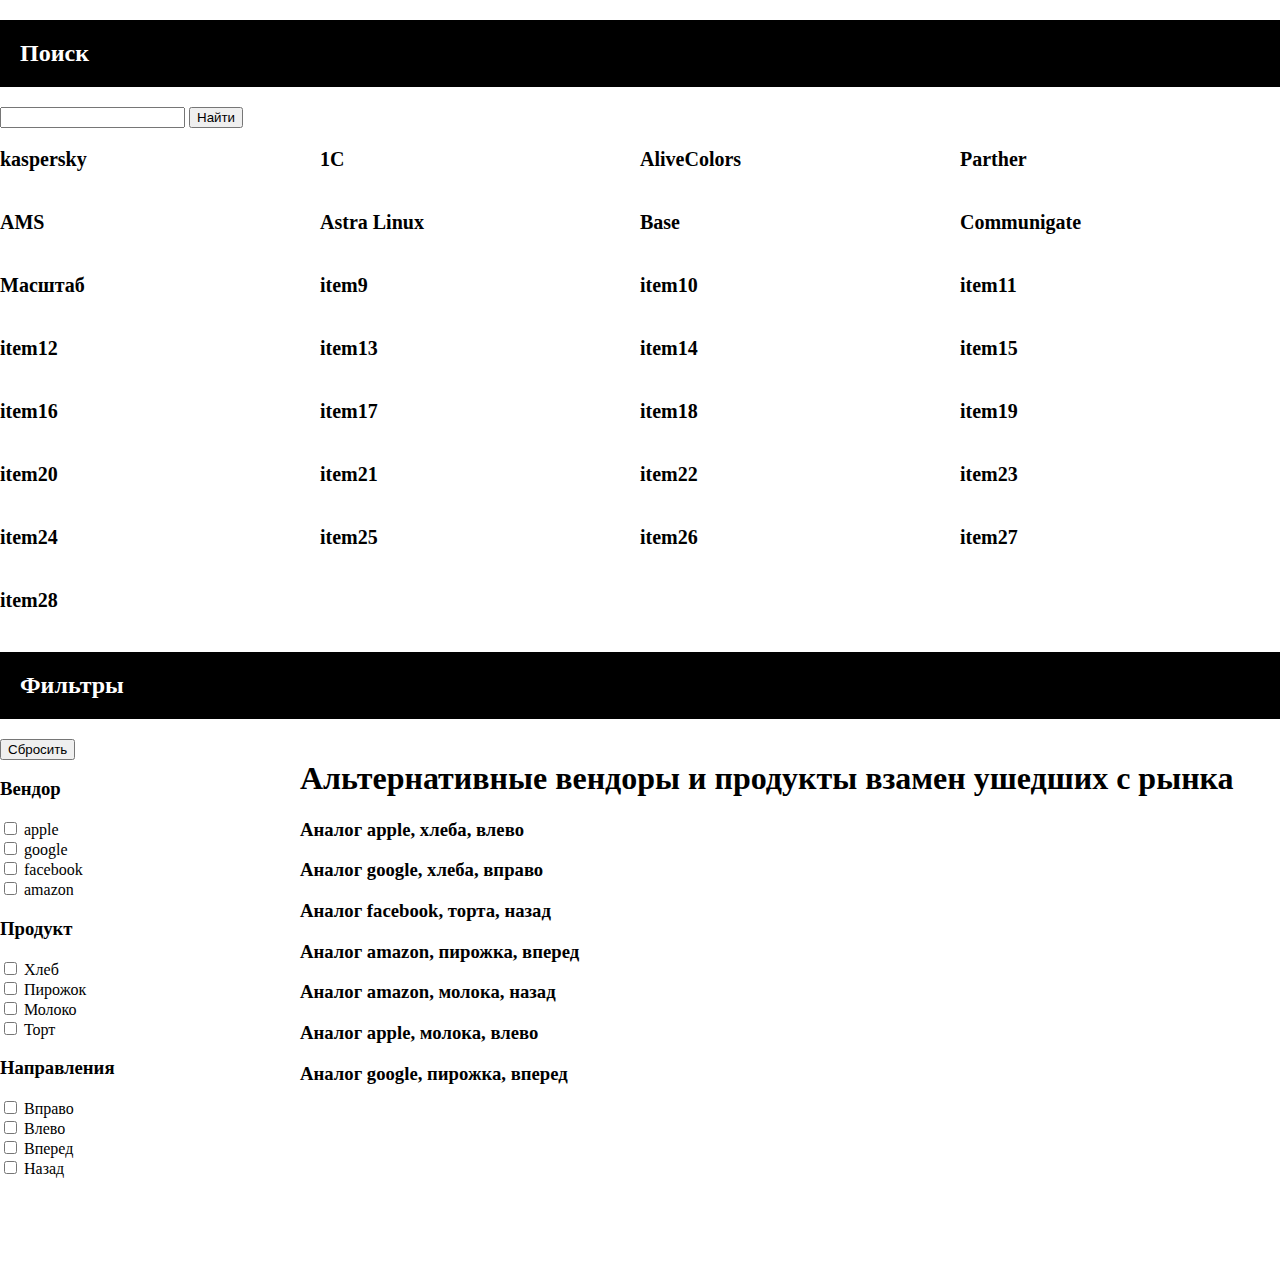
==== index.html @ 5dca8e99 "Initial commit" ====
<!doctype html>
<html lang="ru">
<head>
    <meta charset="UTF-8">
    <meta name="viewport"
          content="width=device-width, user-scalable=no, initial-scale=1.0, maximum-scale=1.0, minimum-scale=1.0">
    <meta http-equiv="X-UA-Compatible" content="ie=edge">
    <script defer src="https://code.jquery.com/jquery-3.6.0.min.js"></script>
    <script defer src="main.js"></script>
    <title>Document</title>
</head>
<body>

<style>
    body {
        margin: 0;
        padding: 0;
        margin-bottom: 100px;
    }
    .items {
        display: grid;
        flex-wrap: wrap;
        grid-template-columns: 1fr 1fr 1fr 1fr;
    }
    .item {
        max-width: 150px;
        font-size: 20px;
        font-weight: 600;
    }
    h2 {
        padding: 20px;
        background: black;
        color: white;
    }
    .filter {
        display: grid;
        grid-template-columns: 300px 1fr;
    }
    .body {
        display: flex;
        flex-direction: column;
    }
</style>

<div>
    <h2>Поиск</h2>
    <input class="input" type="text">
    <button class="btn" type="button">Найти</button>

    <div class="items"></div>

    <h2>Фильтры</h2>

    <div class="filter">
        <div class="left">
            <form>
                <button class="btn-reset" type="reset">Сбросить</button>
                <div class="widget vendors">
                    <h3 class="title">Вендор</h3>
                    <div class="body">
                        <label>
                            <input data-group="vendor" data-param="apple" id="vendor1" type="checkbox">
                            <span>apple</span>
                        </label>
                        <label>
                            <input data-group="vendor" data-param="google" type="checkbox">
                            <span>google</span>
                        </label>
                        <label>
                            <input data-group="vendor" data-param="facebook" type="checkbox">
                            <span>facebook</span>
                        </label>
                        <label>
                            <input data-group="vendor" data-param="amazon" type="checkbox">
                            <span>amazon</span>
                        </label>
                    </div>
                </div>
                <div class="widget products">
                    <h3 class="title">Продукт</h3>
                    <div class="body">
                        <label>
                            <input data-group="product" data-param="bread" type="checkbox">
                            <span>Хлеб</span>
                        </label>
                        <label>
                            <input data-group="product" data-param="pie" type="checkbox">
                            <span>Пирожок</span>
                        </label>
                        <label>
                            <input data-group="product" data-param="milk" type="checkbox">
                            <span>Молоко</span>
                        </label>
                        <label>
                            <input data-group="product" data-param="cake" type="checkbox">
                            <span>Торт</span>
                        </label>
                    </div>
                </div>
                <div class="widget directions">
                    <h3 class="title">Направления</h3>
                    <div class="body">
                        <label>
                            <input data-group="direction" data-param="right" type="checkbox">
                            <span>Вправо</span>
                        </label>
                        <label>
                            <input data-group="direction" data-param="left" type="checkbox">
                            <span>Влево</span>
                        </label>
                        <label>
                            <input data-group="direction" data-param="forward" type="checkbox">
                            <span>Вперед</span>
                        </label>
                        <label>
                            <input data-group="direction" data-param="back" type="checkbox">
                            <span>Назад</span>
                        </label>
                    </div>
                </div>
            </form>
        </div>
        <div class="right">
            <h1>Альтернативные вендоры и продукты взамен ушедших с рынка</h1>
            <h3 class="list-item apple bread left">Аналог apple, хлеба, влево</h3>
            <h3 class="list-item google bread right">Аналог google, хлеба, вправо</h3>
            <h3 class="list-item facebook cake back">Аналог facebook, торта, назад</h3>
            <h3 class="list-item amazon pie forward">Аналог amazon, пирожка, вперед</h3>
            <h3 class="list-item amazon milk back">Аналог amazon, молока, назад</h3>
            <h3 class="list-item apple milk left">Аналог apple, молока, влево</h3>
            <h3 class="list-item google pie forward">Аналог google, пирожка, вперед</h3>
        </div>
    </div>
</div>

<!--<script>-->
<!--    const array = [-->
<!--        'kaspersky', '1C', 'AliveColors', 'Parther', 'AMS', 'Astra Linux', 'Base', 'Communigate', 'Масштаб', 'item9', 'item10', 'item11', 'item12', 'item13', 'item14', 'item15', 'item16', 'item17', 'item18', 'item19', 'item20', 'item21', 'item22', 'item23', 'item24', 'item25', 'item26', 'item27', 'item28',-->
<!--    ];-->

<!--    const btn = $('.btn');-->

<!--    let value = new RegExp($('.input').val())-->

<!--    $(array).each(function (i, e) {-->

<!--        if (value.test(e)) {-->
<!--            $('.items').append('<p class="item">' + e + '</p>')-->
<!--        }-->
<!--    })-->

<!--    btn.on('click', function () {-->

<!--        let value = new RegExp($('.input').val())-->

<!--        $('.item').remove()-->

<!--        $(array).each(function (i, e) {-->

<!--            if (value.test(e)) {-->
<!--                $('.items').append('<p class="item">' + e + '</p>')-->
<!--            }-->
<!--        })-->
<!--    })-->

<!--    /* // Поиск */-->

<!--    /* Фильтр */-->

<!--    let bigString = '';-->

<!--    $('input').on('change', function () {-->

<!--        $('input').each(function (ind, elem) {-->
<!--            if ($(elem).is(':checked')) {-->
<!--                bigString += '.' + $(elem).data('param')-->
<!--            }-->
<!--        })-->

<!--        $('.list-item').hide()-->
<!--        $(bigString).show()-->

<!--        bigString = '';-->
<!--    })-->

<!--    $('.btn-reset').on('click', function () {-->
<!--        $('.list-item').show()-->
<!--    })-->
<!--</script>-->

</body>
</html>
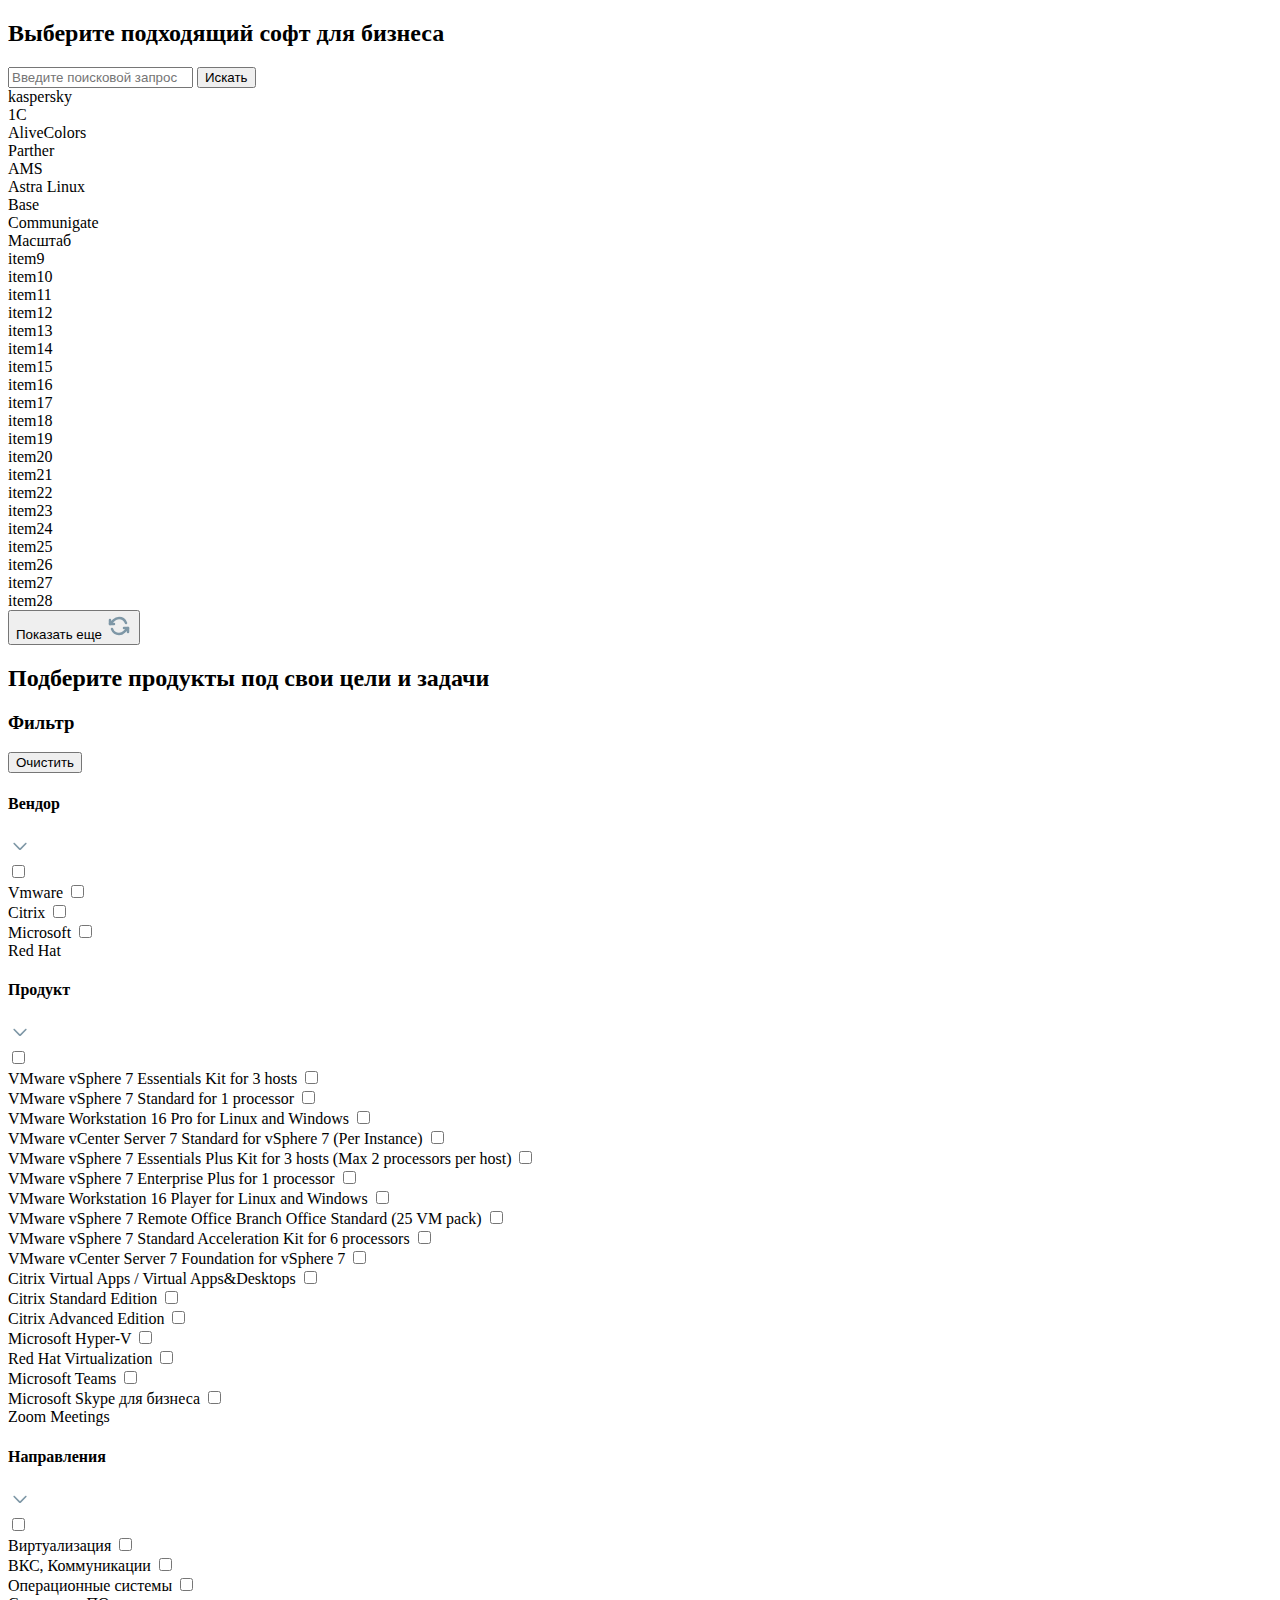
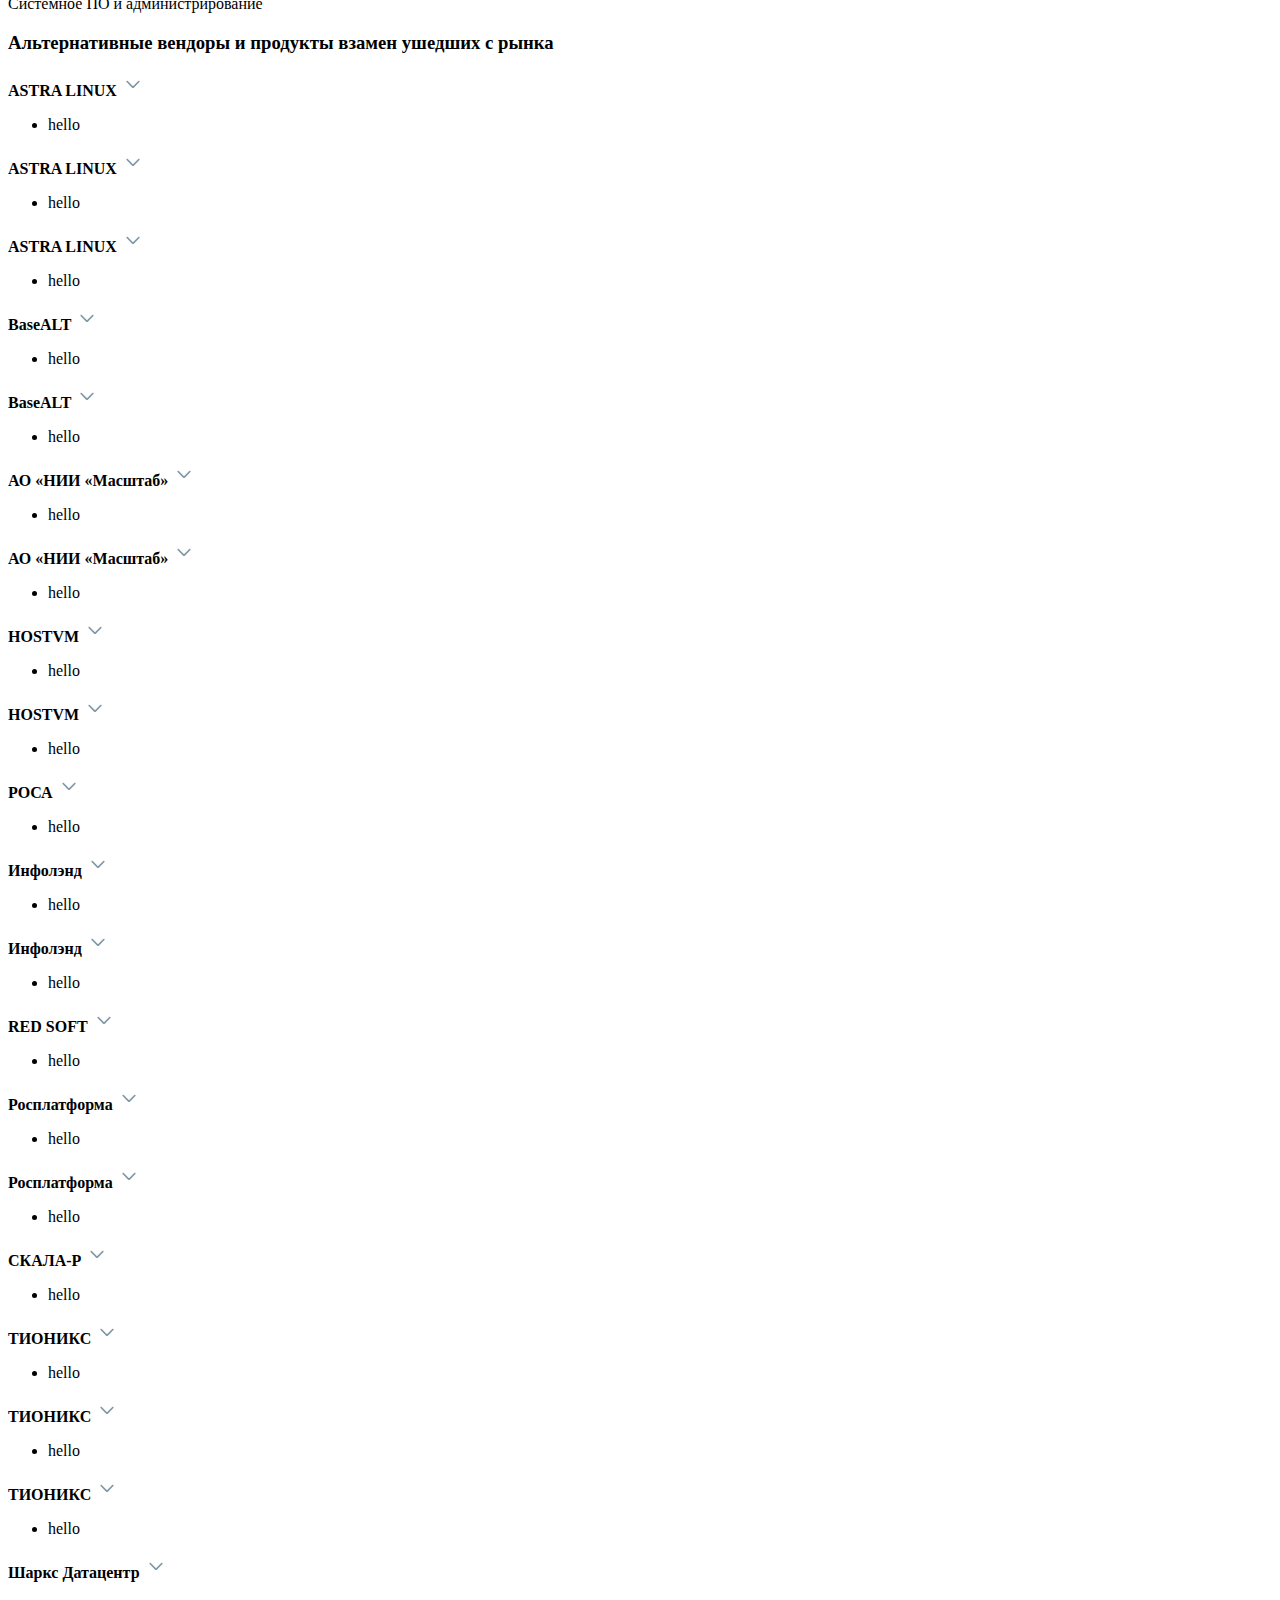
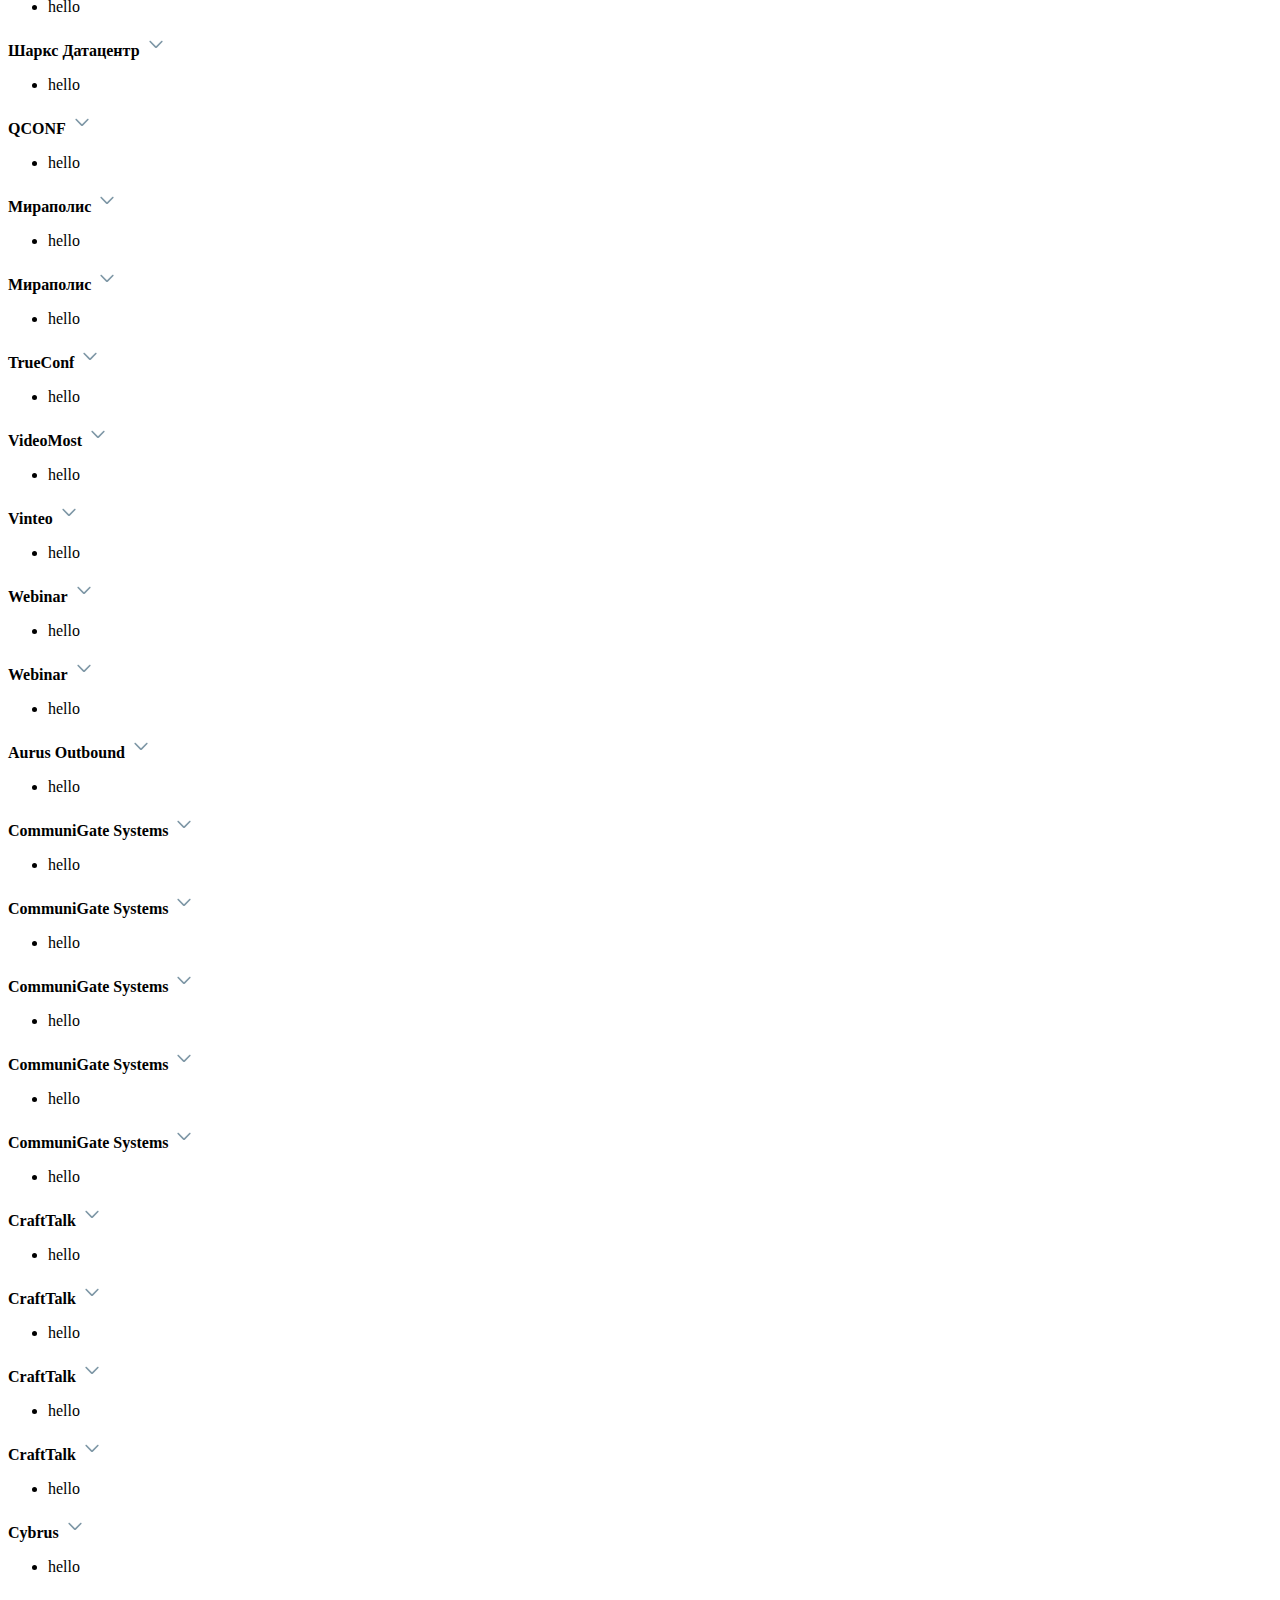
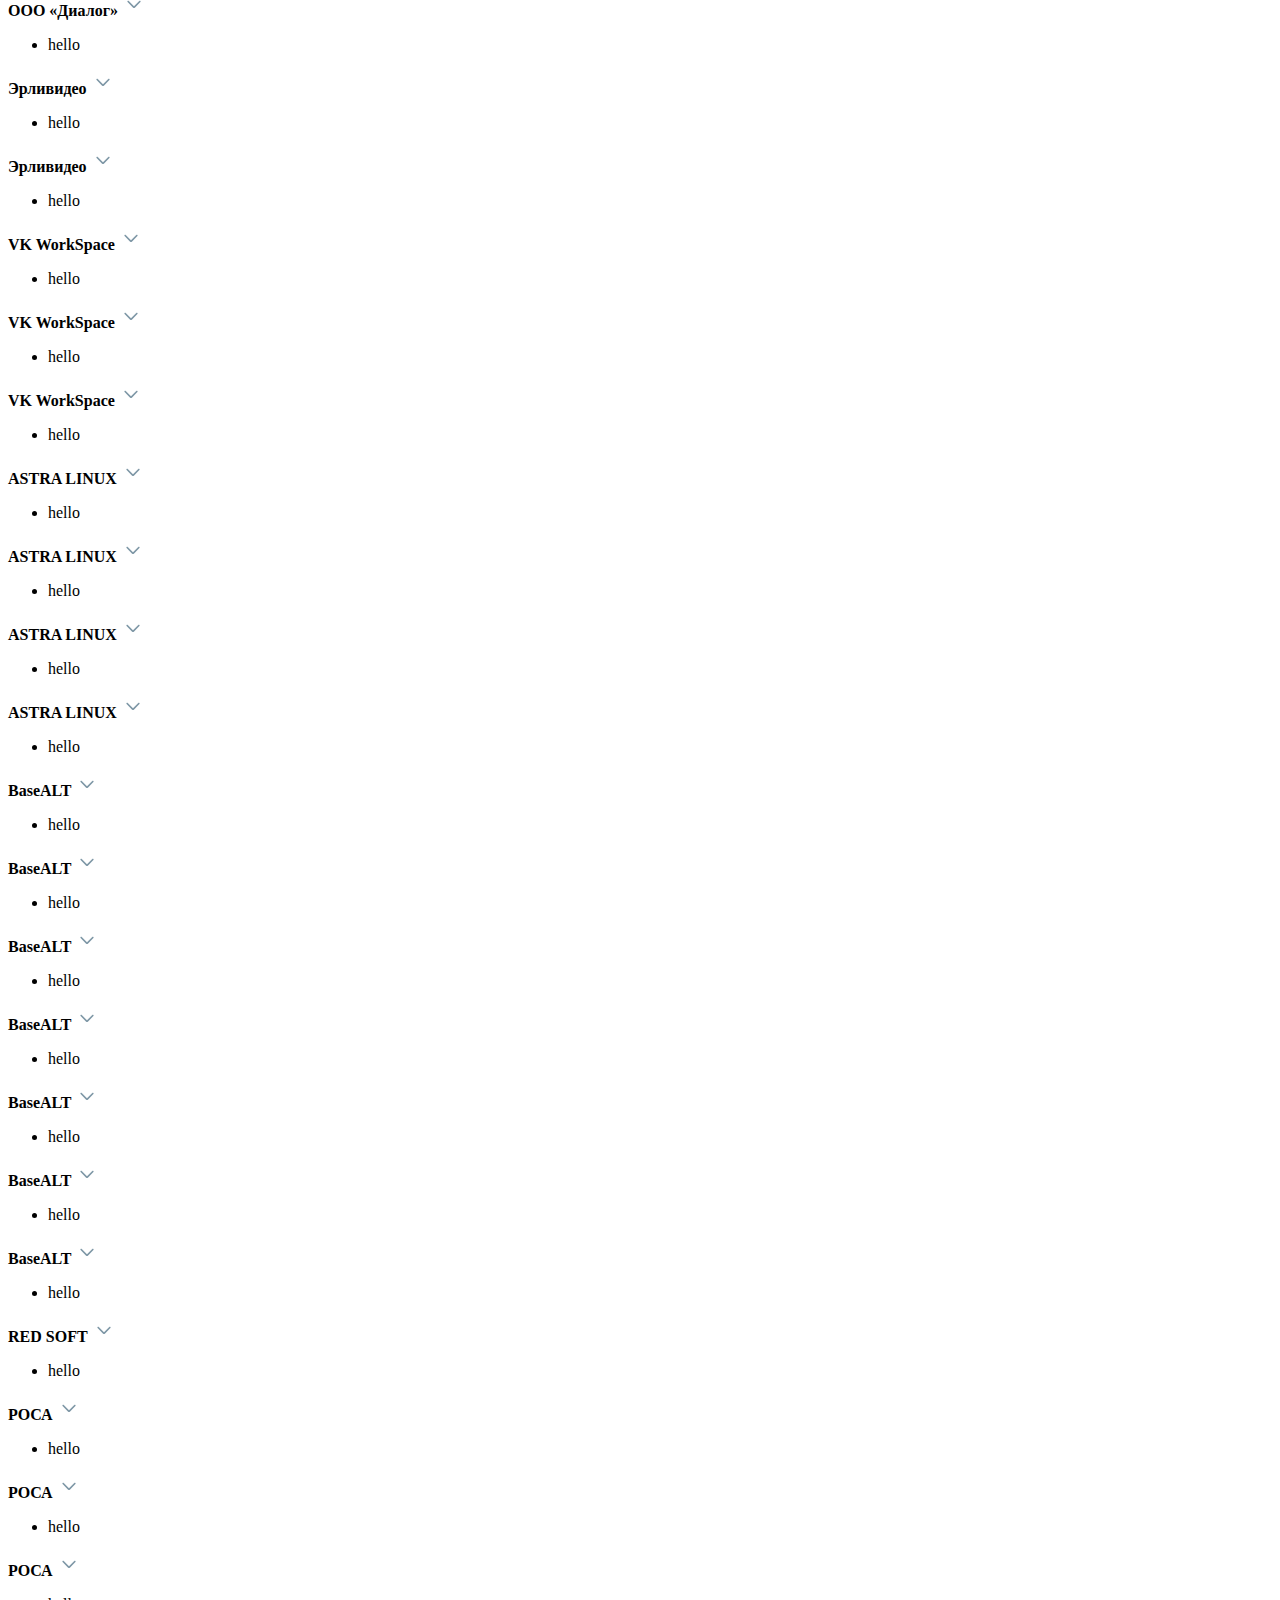
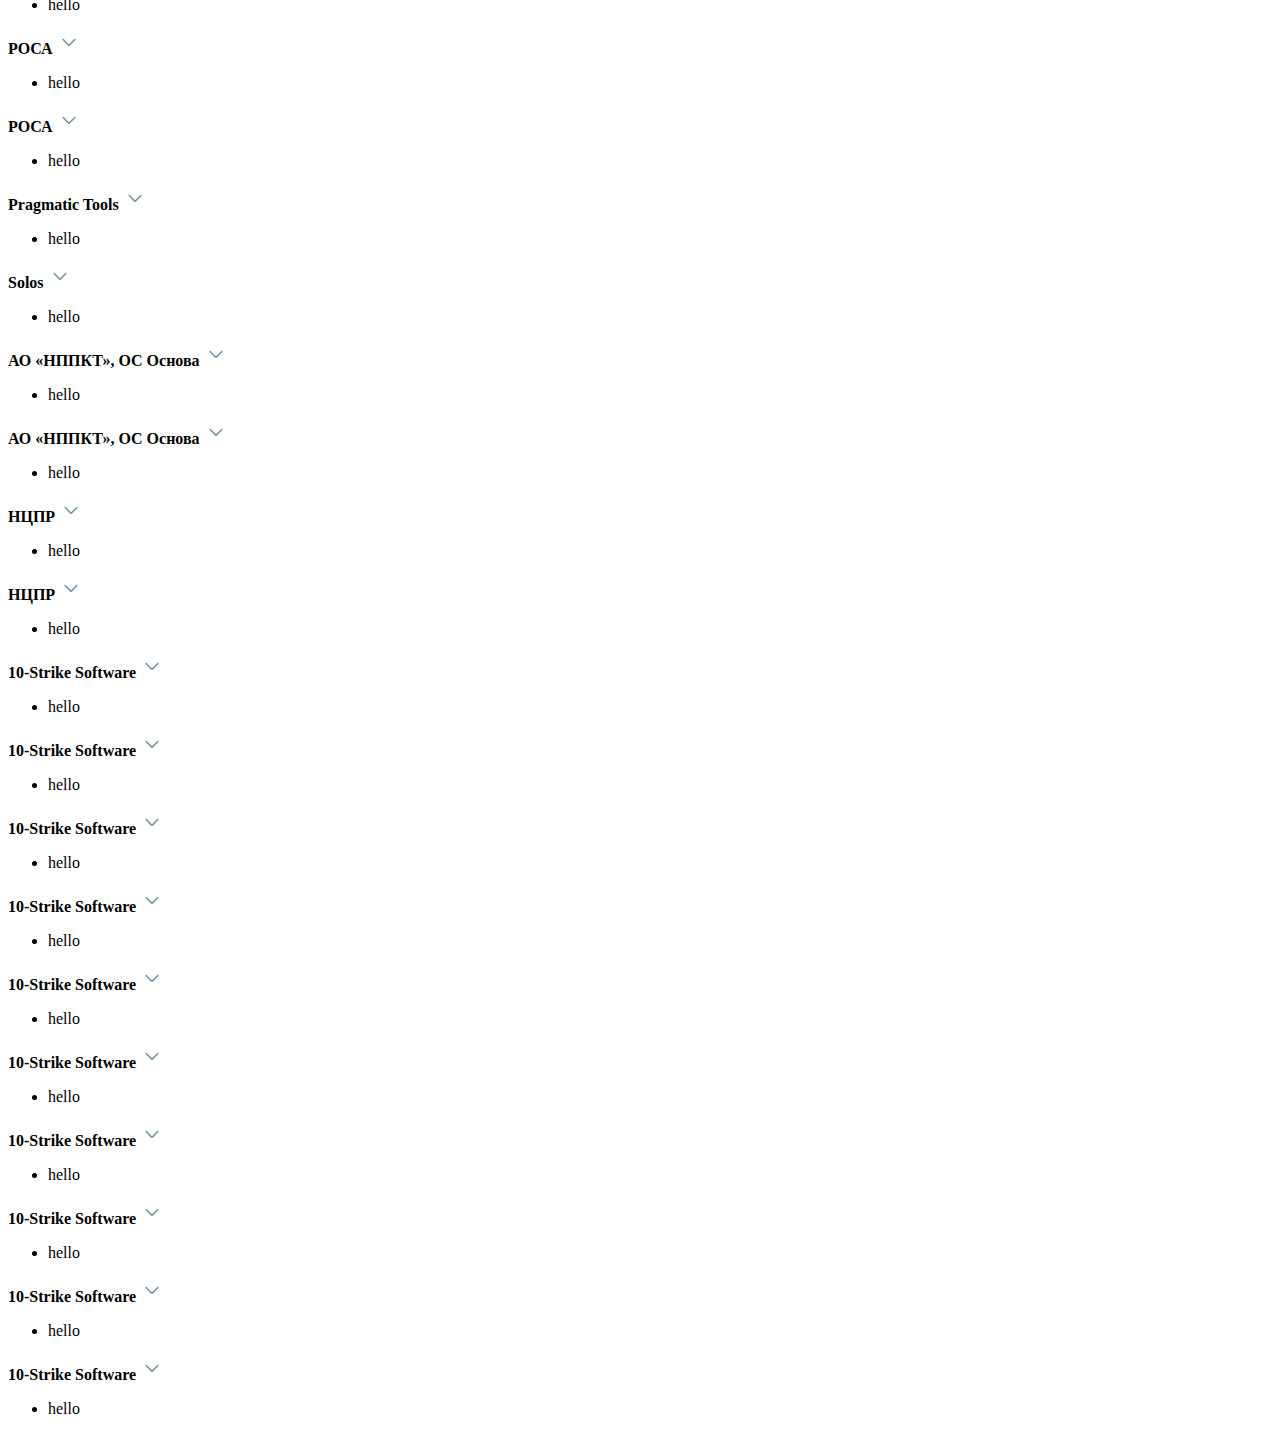
==== commit b29dddfe: "test version" ====
--- a/index.html
+++ b/index.html
@@ -5,188 +5,287 @@
     <meta name="viewport"
           content="width=device-width, user-scalable=no, initial-scale=1.0, maximum-scale=1.0, minimum-scale=1.0">
     <meta http-equiv="X-UA-Compatible" content="ie=edge">
+    <link rel="stylesheet" href="main.css">
     <script defer src="https://code.jquery.com/jquery-3.6.0.min.js"></script>
+    <script defer src="object.js"></script>
     <script defer src="main.js"></script>
     <title>Document</title>
 </head>
 <body>
 
-<style>
-    body {
-        margin: 0;
-        padding: 0;
-        margin-bottom: 100px;
-    }
-    .items {
-        display: grid;
-        flex-wrap: wrap;
-        grid-template-columns: 1fr 1fr 1fr 1fr;
-    }
-    .item {
-        max-width: 150px;
-        font-size: 20px;
-        font-weight: 600;
-    }
-    h2 {
-        padding: 20px;
-        background: black;
-        color: white;
-    }
-    .filter {
-        display: grid;
-        grid-template-columns: 300px 1fr;
-    }
-    .body {
-        display: flex;
-        flex-direction: column;
-    }
-</style>
-
-<div>
-    <h2>Поиск</h2>
-    <input class="input" type="text">
-    <button class="btn" type="button">Найти</button>
-
-    <div class="items"></div>
-
-    <h2>Фильтры</h2>
-
-    <div class="filter">
-        <div class="left">
-            <form>
-                <button class="btn-reset" type="reset">Сбросить</button>
-                <div class="widget vendors">
-                    <h3 class="title">Вендор</h3>
-                    <div class="body">
-                        <label>
-                            <input data-group="vendor" data-param="apple" id="vendor1" type="checkbox">
-                            <span>apple</span>
-                        </label>
-                        <label>
-                            <input data-group="vendor" data-param="google" type="checkbox">
-                            <span>google</span>
-                        </label>
-                        <label>
-                            <input data-group="vendor" data-param="facebook" type="checkbox">
-                            <span>facebook</span>
-                        </label>
-                        <label>
-                            <input data-group="vendor" data-param="amazon" type="checkbox">
-                            <span>amazon</span>
-                        </label>
-                    </div>
-                </div>
-                <div class="widget products">
-                    <h3 class="title">Продукт</h3>
-                    <div class="body">
-                        <label>
-                            <input data-group="product" data-param="bread" type="checkbox">
-                            <span>Хлеб</span>
-                        </label>
-                        <label>
-                            <input data-group="product" data-param="pie" type="checkbox">
-                            <span>Пирожок</span>
-                        </label>
-                        <label>
-                            <input data-group="product" data-param="milk" type="checkbox">
-                            <span>Молоко</span>
-                        </label>
-                        <label>
-                            <input data-group="product" data-param="cake" type="checkbox">
-                            <span>Торт</span>
-                        </label>
-                    </div>
-                </div>
-                <div class="widget directions">
-                    <h3 class="title">Направления</h3>
-                    <div class="body">
-                        <label>
-                            <input data-group="direction" data-param="right" type="checkbox">
-                            <span>Вправо</span>
-                        </label>
-                        <label>
-                            <input data-group="direction" data-param="left" type="checkbox">
-                            <span>Влево</span>
-                        </label>
-                        <label>
-                            <input data-group="direction" data-param="forward" type="checkbox">
-                            <span>Вперед</span>
-                        </label>
-                        <label>
-                            <input data-group="direction" data-param="back" type="checkbox">
-                            <span>Назад</span>
-                        </label>
-                    </div>
-                </div>
-            </form>
-        </div>
-        <div class="right">
-            <h1>Альтернативные вендоры и продукты взамен ушедших с рынка</h1>
-            <h3 class="list-item apple bread left">Аналог apple, хлеба, влево</h3>
-            <h3 class="list-item google bread right">Аналог google, хлеба, вправо</h3>
-            <h3 class="list-item facebook cake back">Аналог facebook, торта, назад</h3>
-            <h3 class="list-item amazon pie forward">Аналог amazon, пирожка, вперед</h3>
-            <h3 class="list-item amazon milk back">Аналог amazon, молока, назад</h3>
-            <h3 class="list-item apple milk left">Аналог apple, молока, влево</h3>
-            <h3 class="list-item google pie forward">Аналог google, пирожка, вперед</h3>
-        </div>
+<div class="search-section">
+    <div class="search">
+        <h2>Выберите подходящий софт для бизнеса</h2>
+
+        <div class="search__box">
+            <input class="search__input" type="text" placeholder="Введите поисковой запрос">
+            <button class="search__btn" type="button">Искать</button>
+        </div>
+
+        <div class="items">
+<!--            <div class="item">-->
+
+<!--            </div>-->
+        </div>
+        <button class="show-more">
+            <span>Показать еще</span>
+            <svg width="26" height="26" viewBox="0 0 26 26" fill="none" xmlns="http://www.w3.org/2000/svg">
+                <path d="M3.99637 10.9992L7.85097 7.1446C9.2264 5.76913 11.092 4.99649 13.0371 4.9967V4.9967C16.0357 4.99692 18.7322 6.82254 19.846 9.60662L20.003 9.99879"
+                      stroke="#7E97A6" stroke-width="2.5" stroke-linecap="round" stroke-linejoin="round"/>
+                <path d="M7.99803 10.9991H3.99637V6.99744" stroke="#7E97A6" stroke-width="2.5" stroke-linecap="round"
+                      stroke-linejoin="round"/>
+                <path d="M22.004 15.0009L18.1494 18.8555C16.774 20.2309 14.9084 21.0036 12.9632 21.0034V21.0034C9.96461 21.0031 7.26817 19.1775 6.15438 16.3934L5.99731 16.0013"
+                      stroke="#7E97A6" stroke-width="2.5" stroke-linecap="round" stroke-linejoin="round"/>
+                <path d="M18.0022 15.0009H22.0039V19.0025" stroke="#7E97A6" stroke-width="2.5" stroke-linecap="round"
+                      stroke-linejoin="round"/>
+            </svg>
+        </button>
     </div>
 </div>
 
-<!--<script>-->
-<!--    const array = [-->
-<!--        'kaspersky', '1C', 'AliveColors', 'Parther', 'AMS', 'Astra Linux', 'Base', 'Communigate', 'Масштаб', 'item9', 'item10', 'item11', 'item12', 'item13', 'item14', 'item15', 'item16', 'item17', 'item18', 'item19', 'item20', 'item21', 'item22', 'item23', 'item24', 'item25', 'item26', 'item27', 'item28',-->
-<!--    ];-->
-
-<!--    const btn = $('.btn');-->
-
-<!--    let value = new RegExp($('.input').val())-->
-
-<!--    $(array).each(function (i, e) {-->
-
-<!--        if (value.test(e)) {-->
-<!--            $('.items').append('<p class="item">' + e + '</p>')-->
-<!--        }-->
-<!--    })-->
-
-<!--    btn.on('click', function () {-->
-
-<!--        let value = new RegExp($('.input').val())-->
-
-<!--        $('.item').remove()-->
-
-<!--        $(array).each(function (i, e) {-->
-
-<!--            if (value.test(e)) {-->
-<!--                $('.items').append('<p class="item">' + e + '</p>')-->
-<!--            }-->
-<!--        })-->
-<!--    })-->
-
-<!--    /* // Поиск */-->
-
-<!--    /* Фильтр */-->
-
-<!--    let bigString = '';-->
-
-<!--    $('input').on('change', function () {-->
-
-<!--        $('input').each(function (ind, elem) {-->
-<!--            if ($(elem).is(':checked')) {-->
-<!--                bigString += '.' + $(elem).data('param')-->
-<!--            }-->
-<!--        })-->
-
-<!--        $('.list-item').hide()-->
-<!--        $(bigString).show()-->
-
-<!--        bigString = '';-->
-<!--    })-->
-
-<!--    $('.btn-reset').on('click', function () {-->
-<!--        $('.list-item').show()-->
-<!--    })-->
-<!--</script>-->
+<div class="filter">
+    <h2>Подберите продукты под свои цели и задачи</h2>
+    <div class="filter__body">
+        <div class="filter__left">
+            <form class="form">
+                <div class="form__title">
+                    <h3>Фильтр</h3>
+                    <button class="btn-reset" type="reset">Очистить</button>
+                </div>
+                <div class="widget vendors">
+                    <div class="widget__title">
+                        <h4>Вендор</h4>
+                        <svg width="24" height="24" viewBox="0 0 24 24" fill="none" xmlns="http://www.w3.org/2000/svg">
+                            <path d="M12 14.1549L17.244 8.91081C17.5695 8.58537 18.0971 8.58537 18.4225 8.91081C18.748 9.23624 18.748 9.76388 18.4225 10.0893L12.8838 15.628C12.3957 16.1162 11.6042 16.1162 11.1161 15.628L5.57737 10.0893C5.25193 9.76388 5.25193 9.23624 5.57737 8.91081C5.90281 8.58537 6.43044 8.58537 6.75588 8.91081L12 14.1549Z"
+                                  fill="#7E97A6"/>
+                        </svg>
+                    </div>
+                    <div class="widget__body">
+                        <label>
+                            <input class="hidden-checkbox" data-group="Какого вендора заменяет" data-param="Vmware"
+                                   id="vendor1"
+                                   type="checkbox">
+                            <div class="checkbox"></div>
+                            <span>Vmware</span>
+                        </label>
+                        <label>
+                            <input class="hidden-checkbox" data-group="Какого вендора заменяет" data-param="Citrix"
+                                   type="checkbox">
+                            <div class="checkbox"></div>
+                            <span>Citrix</span>
+                        </label>
+                        <label>
+                            <input class="hidden-checkbox" data-group="Какого вендора заменяет" data-param="Microsoft"
+                                   type="checkbox">
+                            <div class="checkbox"></div>
+                            <span>Microsoft</span>
+                        </label>
+                        <label>
+                            <input class="hidden-checkbox" data-group="Какого вендора заменяет" data-param="Red Hat"
+                                   type="checkbox">
+                            <div class="checkbox"></div>
+                            <span>Red Hat</span>
+                        </label>
+                    </div>
+                </div>
+                <div class="widget products">
+                    <div class="widget__title">
+                        <h4>Продукт</h4>
+                        <svg width="24" height="24" viewBox="0 0 24 24" fill="none" xmlns="http://www.w3.org/2000/svg">
+                            <path d="M12 14.1549L17.244 8.91081C17.5695 8.58537 18.0971 8.58537 18.4225 8.91081C18.748 9.23624 18.748 9.76388 18.4225 10.0893L12.8838 15.628C12.3957 16.1162 11.6042 16.1162 11.1161 15.628L5.57737 10.0893C5.25193 9.76388 5.25193 9.23624 5.57737 8.91081C5.90281 8.58537 6.43044 8.58537 6.75588 8.91081L12 14.1549Z"
+                                  fill="#7E97A6"/>
+                        </svg>
+                    </div>
+                    <div class="widget__body">
+                        <label>
+                            <input class="hidden-checkbox" data-group="Какой продукт заменяем"
+                                   data-param="VMware vSphere 7 Essentials Kit for 3 hosts" type="checkbox">
+                            <div class="checkbox"></div>
+                            <span>VMware vSphere 7 Essentials Kit for 3 hosts</span>
+                        </label>
+                        <label>
+                            <input class="hidden-checkbox" data-group="Какой продукт заменяем"
+                                   data-param="VMware vSphere 7 Standard for 1 processor" type="checkbox">
+                            <div class="checkbox"></div>
+                            <span>VMware vSphere 7 Standard for 1 processor</span>
+                        </label>
+                        <label>
+                            <input class="hidden-checkbox" data-group="Какой продукт заменяем"
+                                   data-param="VMware Workstation 16 Pro for Linux and Windows" type="checkbox">
+                            <div class="checkbox"></div>
+                            <span>VMware Workstation 16 Pro for Linux and Windows</span>
+                        </label>
+                        <label>
+                            <input class="hidden-checkbox" data-group="Какой продукт заменяем"
+                                   data-param="VMware vCenter Server 7 Standard for vSphere 7 (Per Instance)"
+                                   type="checkbox">
+                            <div class="checkbox"></div>
+                            <span>VMware vCenter Server 7 Standard for vSphere 7 (Per Instance)</span>
+                        </label>
+                        <label>
+                            <input class="hidden-checkbox" data-group="Какой продукт заменяем"
+                                   data-param="VMware vSphere 7 Essentials Plus Kit for 3 hosts (Max 2 processors per host)"
+                                   type="checkbox">
+                            <div class="checkbox"></div>
+                            <span>VMware vSphere 7 Essentials Plus Kit for 3 hosts (Max 2 processors per host)</span>
+                        </label>
+                        <label>
+                            <input class="hidden-checkbox" data-group="Какой продукт заменяем"
+                                   data-param="VMware vSphere 7 Enterprise Plus for 1 processor" type="checkbox">
+                            <div class="checkbox"></div>
+                            <span>VMware vSphere 7 Enterprise Plus for 1 processor</span>
+                        </label>
+                        <label>
+                            <input class="hidden-checkbox" data-group="Какой продукт заменяем"
+                                   data-param="VMware Workstation 16 Player for Linux and Windows" type="checkbox">
+                            <div class="checkbox"></div>
+                            <span>VMware Workstation 16 Player for Linux and Windows</span>
+                        </label>
+                        <label>
+                            <input class="hidden-checkbox" data-group="Какой продукт заменяем"
+                                   data-param="VMware vSphere 7 Remote Office Branch Office Standard (25 VM pack)"
+                                   type="checkbox">
+                            <div class="checkbox"></div>
+                            <span>VMware vSphere 7 Remote Office Branch Office Standard (25 VM pack)</span>
+                        </label>
+                        <label>
+                            <input class="hidden-checkbox" data-group="Какой продукт заменяем"
+                                   data-param="VMware vSphere 7 Standard Acceleration Kit for 6 processors"
+                                   type="checkbox">
+                            <div class="checkbox"></div>
+                            <span>VMware vSphere 7 Standard Acceleration Kit for 6 processors</span>
+                        </label>
+                        <label>
+                            <input class="hidden-checkbox" data-group="Какой продукт заменяем"
+                                   data-param="VMware vCenter Server 7 Foundation for vSphere 7" type="checkbox">
+                            <div class="checkbox"></div>
+                            <span>VMware vCenter Server 7 Foundation for vSphere 7</span>
+                        </label>
+                        <label>
+                            <input class="hidden-checkbox" data-group="Какой продукт заменяем"
+                                   data-param="Citrix Virtual Apps / Virtual Apps&Desktops" type="checkbox">
+                            <div class="checkbox"></div>
+                            <span>Citrix Virtual Apps / Virtual Apps&Desktops</span>
+                        </label>
+                        <label>
+                            <input class="hidden-checkbox" data-group="Какой продукт заменяем" data-param="Citrix Standard Edition"
+                                   type="checkbox">
+                            <div class="checkbox"></div>
+                            <span>Citrix Standard Edition</span>
+                        </label>
+                        <label>
+                            <input class="hidden-checkbox" data-group="Какой продукт заменяем" data-param="Citrix Advanced Edition"
+                                   type="checkbox">
+                            <div class="checkbox"></div>
+                            <span>Citrix Advanced Edition</span>
+                        </label>
+                        <label>
+                            <input class="hidden-checkbox" data-group="Какой продукт заменяем" data-param="Microsoft Hyper-V" type="checkbox">
+                            <div class="checkbox"></div>
+                            <span>Microsoft Hyper-V</span>
+                        </label>
+                        <label>
+                            <input class="hidden-checkbox" data-group="Какой продукт заменяем" data-param="Red Hat Virtualization"
+                                   type="checkbox">
+                            <div class="checkbox"></div>
+                            <span>Red Hat Virtualization</span>
+                        </label>
+                        <label>
+                            <input class="hidden-checkbox" data-group="Какой продукт заменяем" data-param="Microsoft Teams" type="checkbox">
+                            <div class="checkbox"></div>
+                            <span>Microsoft Teams</span>
+                        </label>
+                        <label>
+                            <input class="hidden-checkbox" data-group="Какой продукт заменяем" data-param="Microsoft Skype для бизнеса"
+                                   type="checkbox">
+                            <div class="checkbox"></div>
+                            <span>Microsoft Skype для бизнеса</span>
+                        </label>
+                        <label>
+                            <input class="hidden-checkbox" data-group="Какой продукт заменяем" data-param="Zoom Meetings" type="checkbox">
+                            <div class="checkbox"></div>
+                            <span>Zoom Meetings</span>
+                        </label>
+                    </div>
+                </div>
+                <div class="widget directions">
+                    <div class="widget__title">
+                        <h4>Направления</h4>
+                        <svg width="24" height="24" viewBox="0 0 24 24" fill="none" xmlns="http://www.w3.org/2000/svg">
+                            <path d="M12 14.1549L17.244 8.91081C17.5695 8.58537 18.0971 8.58537 18.4225 8.91081C18.748 9.23624 18.748 9.76388 18.4225 10.0893L12.8838 15.628C12.3957 16.1162 11.6042 16.1162 11.1161 15.628L5.57737 10.0893C5.25193 9.76388 5.25193 9.23624 5.57737 8.91081C5.90281 8.58537 6.43044 8.58537 6.75588 8.91081L12 14.1549Z"
+                                  fill="#7E97A6"/>
+                        </svg>
+                    </div>
+                    <div class="widget__body">
+                        <label>
+                            <input class="hidden-checkbox" data-group="Категория" data-param="Виртуализация" type="checkbox">
+                            <div class="checkbox"></div>
+                            <span>Виртуализация</span>
+                        </label>
+                        <label>
+                            <input class="hidden-checkbox" data-group="Категория" data-param="ВКС, Коммуникации" type="checkbox">
+                            <div class="checkbox"></div>
+                            <span>ВКС, Коммуникации</span>
+                        </label>
+                        <label>
+                            <input class="hidden-checkbox" data-group="Категория" data-param="Операционные системы" type="checkbox">
+                            <div class="checkbox"></div>
+                            <span>Операционные системы</span>
+                        </label>
+                        <label>
+                            <input class="hidden-checkbox" data-group="Категория" data-param="Системное ПО и администрирование" type="checkbox">
+                            <div class="checkbox"></div>
+                            <span>Системное ПО и администрирование</span>
+                        </label>
+                    </div>
+                </div>
+            </form>
+        </div>
+        <div class="filter__right">
+            <h3>Альтернативные вендоры и продукты взамен ушедших с рынка</h3>
+            <div class="vendors-list">
+                <div class="vendors-list__item">
+                    <div class="vendors-list__title">
+                        <b>ASTRA LINUX</b>
+                        <svg width="24" height="24" viewBox="0 0 24 24" fill="none" xmlns="http://www.w3.org/2000/svg">
+                            <path d="M12.0001 14.1549L17.2442 8.91081C17.5696 8.58537 18.0972 8.58537 18.4227 8.91081C18.7481 9.23624 18.7481 9.76388 18.4227 10.0893L12.884 15.628C12.3958 16.1162 11.6044 16.1162 11.1162 15.628L5.57749 10.0893C5.25206 9.76388 5.25206 9.23624 5.57749 8.91081C5.90293 8.58537 6.43057 8.58537 6.756 8.91081L12.0001 14.1549Z"
+                                  fill="#7E97A6"/>
+                        </svg>
+                    </div>
+                    <div class="vendors-list__body">
+                        <ul>
+                            <li>Vmmanager</li>
+                            <li>Vmmanager</li>
+                            <li>Vmmanager</li>
+                            <li>Vmmanager</li>
+                            <li>Vmmanager</li>
+                            <li>Vmmanager</li>
+                        </ul>
+                    </div>
+                </div>
+                <div class="vendors-list__item">
+                    <div class="vendors-list__title">
+                        <b>ASTRA LINUX</b>
+                        <svg width="24" height="24" viewBox="0 0 24 24" fill="none" xmlns="http://www.w3.org/2000/svg">
+                            <path d="M12.0001 14.1549L17.2442 8.91081C17.5696 8.58537 18.0972 8.58537 18.4227 8.91081C18.7481 9.23624 18.7481 9.76388 18.4227 10.0893L12.884 15.628C12.3958 16.1162 11.6044 16.1162 11.1162 15.628L5.57749 10.0893C5.25206 9.76388 5.25206 9.23624 5.57749 8.91081C5.90293 8.58537 6.43057 8.58537 6.756 8.91081L12.0001 14.1549Z"
+                                  fill="#7E97A6"/>
+                        </svg>
+                    </div>
+                    <div class="vendors-list__body">
+                        <ul>
+                            <li>Vmmanager</li>
+                            <li>Vmmanager</li>
+                            <li>Vmmanager</li>
+                            <li>Vmmanager</li>
+                            <li>Vmmanager</li>
+                            <li>Vmmanager</li>
+                        </ul>
+                    </div>
+                </div>
+            </div>
+        </div>
+    </div>
+</div>
 
 </body>
 </html>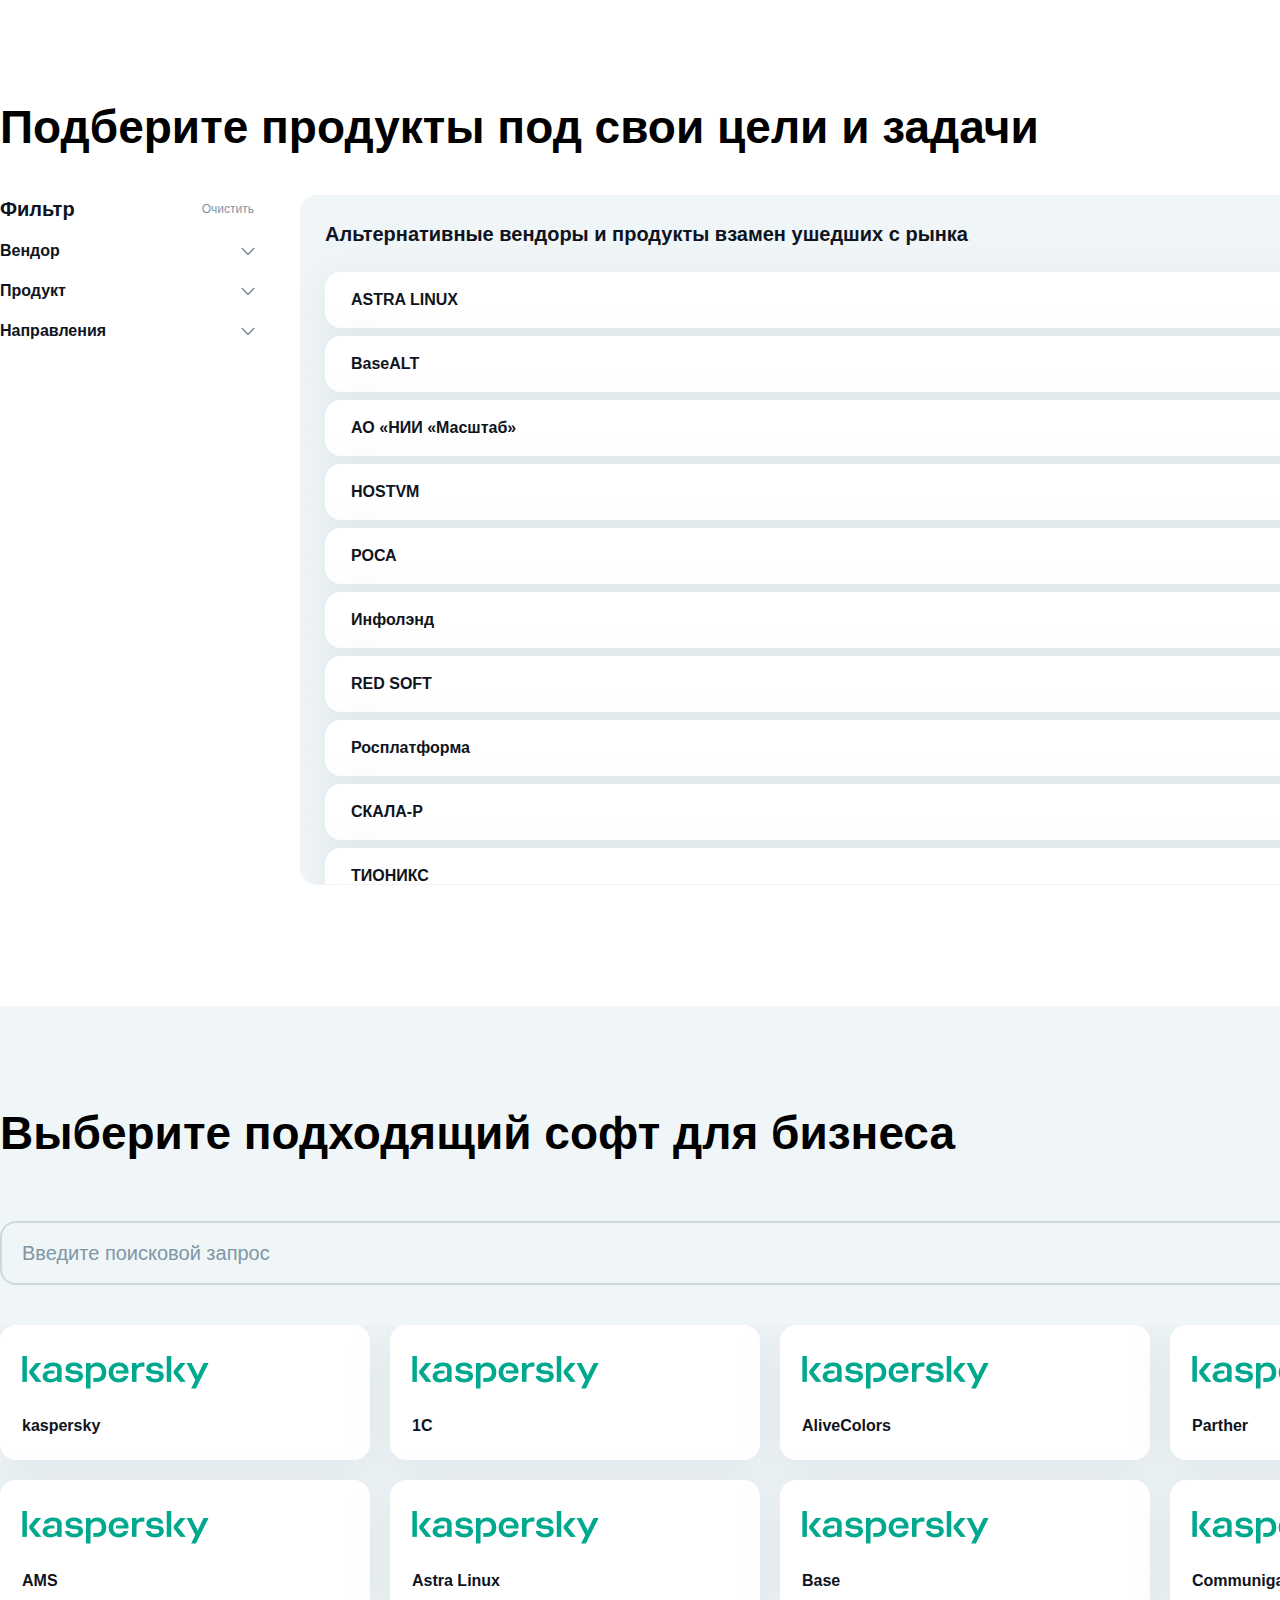
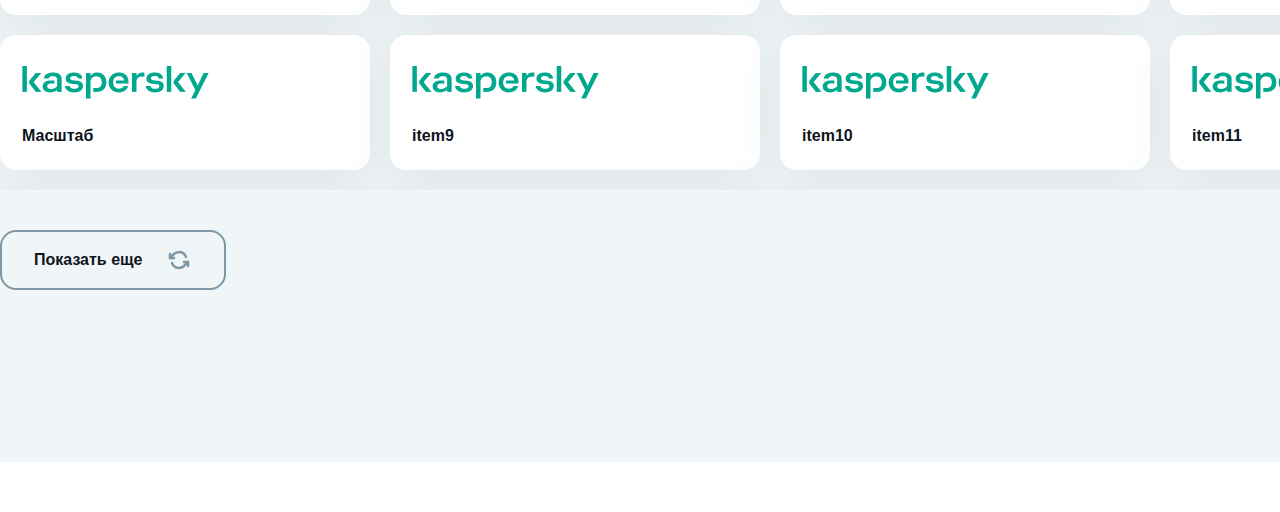
==== commit 1dfba628: "filter completed" ====
--- a/index.html
+++ b/index.html
@@ -13,6 +13,213 @@
 </head>
 <body>
 
+<div class="filter">
+    <h2>Подберите продукты под свои цели и задачи</h2>
+    <div class="filter__body">
+        <div class="filter__left">
+            <form class="form">
+                <div class="form__title">
+                    <h3>Фильтр</h3>
+                    <button class="btn-reset" type="reset">Очистить</button>
+                </div>
+                <div class="widget vendors">
+                    <div class="widget__title">
+                        <h4>Вендор</h4>
+                        <svg width="24" height="24" viewBox="0 0 24 24" fill="none" xmlns="http://www.w3.org/2000/svg">
+                            <path d="M12 14.1549L17.244 8.91081C17.5695 8.58537 18.0971 8.58537 18.4225 8.91081C18.748 9.23624 18.748 9.76388 18.4225 10.0893L12.8838 15.628C12.3957 16.1162 11.6042 16.1162 11.1161 15.628L5.57737 10.0893C5.25193 9.76388 5.25193 9.23624 5.57737 8.91081C5.90281 8.58537 6.43044 8.58537 6.75588 8.91081L12 14.1549Z"
+                                  fill="#7E97A6"/>
+                        </svg>
+                    </div>
+                    <div class="widget__body">
+                        <label>
+                            <input class="hidden-checkbox" data-group="Какого вендора заменяет" data-param="Vmware"
+                                   id="vendor1"
+                                   type="checkbox">
+                            <div class="checkbox"></div>
+                            <span>Vmware</span>
+                        </label>
+                        <label>
+                            <input class="hidden-checkbox" data-group="Какого вендора заменяет" data-param="Citrix"
+                                   type="checkbox">
+                            <div class="checkbox"></div>
+                            <span>Citrix</span>
+                        </label>
+                        <label>
+                            <input class="hidden-checkbox" data-group="Какого вендора заменяет" data-param="Microsoft"
+                                   type="checkbox">
+                            <div class="checkbox"></div>
+                            <span>Microsoft</span>
+                        </label>
+                        <label>
+                            <input class="hidden-checkbox" data-group="Какого вендора заменяет" data-param="Red Hat"
+                                   type="checkbox">
+                            <div class="checkbox"></div>
+                            <span>Red Hat</span>
+                        </label>
+                    </div>
+                </div>
+                <div class="widget products">
+                    <div class="widget__title">
+                        <h4>Продукт</h4>
+                        <svg width="24" height="24" viewBox="0 0 24 24" fill="none" xmlns="http://www.w3.org/2000/svg">
+                            <path d="M12 14.1549L17.244 8.91081C17.5695 8.58537 18.0971 8.58537 18.4225 8.91081C18.748 9.23624 18.748 9.76388 18.4225 10.0893L12.8838 15.628C12.3957 16.1162 11.6042 16.1162 11.1161 15.628L5.57737 10.0893C5.25193 9.76388 5.25193 9.23624 5.57737 8.91081C5.90281 8.58537 6.43044 8.58537 6.75588 8.91081L12 14.1549Z"
+                                  fill="#7E97A6"/>
+                        </svg>
+                    </div>
+                    <div class="widget__body">
+                        <label>
+                            <input class="hidden-checkbox" data-group="Какой продукт заменяем"
+                                   data-param="VMware vSphere 7 Essentials Kit for 3 hosts" type="checkbox">
+                            <div class="checkbox"></div>
+                            <span>VMware vSphere 7 Essentials Kit for 3 hosts</span>
+                        </label>
+                        <label>
+                            <input class="hidden-checkbox" data-group="Какой продукт заменяем"
+                                   data-param="VMware vSphere 7 Standard for 1 processor" type="checkbox">
+                            <div class="checkbox"></div>
+                            <span>VMware vSphere 7 Standard for 1 processor</span>
+                        </label>
+                        <label>
+                            <input class="hidden-checkbox" data-group="Какой продукт заменяем"
+                                   data-param="VMware Workstation 16 Pro for Linux and Windows" type="checkbox">
+                            <div class="checkbox"></div>
+                            <span>VMware Workstation 16 Pro for Linux and Windows</span>
+                        </label>
+                        <label>
+                            <input class="hidden-checkbox" data-group="Какой продукт заменяем"
+                                   data-param="VMware vCenter Server 7 Standard for vSphere 7 (Per Instance)"
+                                   type="checkbox">
+                            <div class="checkbox"></div>
+                            <span>VMware vCenter Server 7 Standard for vSphere 7 (Per Instance)</span>
+                        </label>
+                        <label>
+                            <input class="hidden-checkbox" data-group="Какой продукт заменяем"
+                                   data-param="VMware vSphere 7 Essentials Plus Kit for 3 hosts (Max 2 processors per host)"
+                                   type="checkbox">
+                            <div class="checkbox"></div>
+                            <span>VMware vSphere 7 Essentials Plus Kit for 3 hosts (Max 2 processors per host)</span>
+                        </label>
+                        <label>
+                            <input class="hidden-checkbox" data-group="Какой продукт заменяем"
+                                   data-param="VMware vSphere 7 Enterprise Plus for 1 processor" type="checkbox">
+                            <div class="checkbox"></div>
+                            <span>VMware vSphere 7 Enterprise Plus for 1 processor</span>
+                        </label>
+                        <label>
+                            <input class="hidden-checkbox" data-group="Какой продукт заменяем"
+                                   data-param="VMware Workstation 16 Player for Linux and Windows" type="checkbox">
+                            <div class="checkbox"></div>
+                            <span>VMware Workstation 16 Player for Linux and Windows</span>
+                        </label>
+                        <label>
+                            <input class="hidden-checkbox" data-group="Какой продукт заменяем"
+                                   data-param="VMware vSphere 7 Remote Office Branch Office Standard (25 VM pack)"
+                                   type="checkbox">
+                            <div class="checkbox"></div>
+                            <span>VMware vSphere 7 Remote Office Branch Office Standard (25 VM pack)</span>
+                        </label>
+                        <label>
+                            <input class="hidden-checkbox" data-group="Какой продукт заменяем"
+                                   data-param="VMware vSphere 7 Standard Acceleration Kit for 6 processors"
+                                   type="checkbox">
+                            <div class="checkbox"></div>
+                            <span>VMware vSphere 7 Standard Acceleration Kit for 6 processors</span>
+                        </label>
+                        <label>
+                            <input class="hidden-checkbox" data-group="Какой продукт заменяем"
+                                   data-param="VMware vCenter Server 7 Foundation for vSphere 7" type="checkbox">
+                            <div class="checkbox"></div>
+                            <span>VMware vCenter Server 7 Foundation for vSphere 7</span>
+                        </label>
+                        <label>
+                            <input class="hidden-checkbox" data-group="Какой продукт заменяем"
+                                   data-param="Citrix Virtual Apps / Virtual Apps&Desktops" type="checkbox">
+                            <div class="checkbox"></div>
+                            <span>Citrix Virtual Apps / Virtual Apps&Desktops</span>
+                        </label>
+                        <label>
+                            <input class="hidden-checkbox" data-group="Какой продукт заменяем" data-param="Citrix Standard Edition"
+                                   type="checkbox">
+                            <div class="checkbox"></div>
+                            <span>Citrix Standard Edition</span>
+                        </label>
+                        <label>
+                            <input class="hidden-checkbox" data-group="Какой продукт заменяем" data-param="Citrix Advanced Edition"
+                                   type="checkbox">
+                            <div class="checkbox"></div>
+                            <span>Citrix Advanced Edition</span>
+                        </label>
+                        <label>
+                            <input class="hidden-checkbox" data-group="Какой продукт заменяем" data-param="Microsoft Hyper-V" type="checkbox">
+                            <div class="checkbox"></div>
+                            <span>Microsoft Hyper-V</span>
+                        </label>
+                        <label>
+                            <input class="hidden-checkbox" data-group="Какой продукт заменяем" data-param="Red Hat Virtualization"
+                                   type="checkbox">
+                            <div class="checkbox"></div>
+                            <span>Red Hat Virtualization</span>
+                        </label>
+                        <label>
+                            <input class="hidden-checkbox" data-group="Какой продукт заменяем" data-param="Microsoft Teams" type="checkbox">
+                            <div class="checkbox"></div>
+                            <span>Microsoft Teams</span>
+                        </label>
+                        <label>
+                            <input class="hidden-checkbox" data-group="Какой продукт заменяем" data-param="Microsoft Skype для бизнеса"
+                                   type="checkbox">
+                            <div class="checkbox"></div>
+                            <span>Microsoft Skype для бизнеса</span>
+                        </label>
+                        <label>
+                            <input class="hidden-checkbox" data-group="Какой продукт заменяем" data-param="Zoom Meetings" type="checkbox">
+                            <div class="checkbox"></div>
+                            <span>Zoom Meetings</span>
+                        </label>
+                    </div>
+                </div>
+                <div class="widget directions">
+                    <div class="widget__title">
+                        <h4>Направления</h4>
+                        <svg width="24" height="24" viewBox="0 0 24 24" fill="none" xmlns="http://www.w3.org/2000/svg">
+                            <path d="M12 14.1549L17.244 8.91081C17.5695 8.58537 18.0971 8.58537 18.4225 8.91081C18.748 9.23624 18.748 9.76388 18.4225 10.0893L12.8838 15.628C12.3957 16.1162 11.6042 16.1162 11.1161 15.628L5.57737 10.0893C5.25193 9.76388 5.25193 9.23624 5.57737 8.91081C5.90281 8.58537 6.43044 8.58537 6.75588 8.91081L12 14.1549Z"
+                                  fill="#7E97A6"/>
+                        </svg>
+                    </div>
+                    <div class="widget__body">
+                        <label>
+                            <input class="hidden-checkbox" data-group="Категория" data-param="Виртуализация" type="checkbox">
+                            <div class="checkbox"></div>
+                            <span>Виртуализация</span>
+                        </label>
+                        <label>
+                            <input class="hidden-checkbox" data-group="Категория" data-param="ВКС, Коммуникации" type="checkbox">
+                            <div class="checkbox"></div>
+                            <span>ВКС, Коммуникации</span>
+                        </label>
+                        <label>
+                            <input class="hidden-checkbox" data-group="Категория" data-param="Операционные системы" type="checkbox">
+                            <div class="checkbox"></div>
+                            <span>Операционные системы</span>
+                        </label>
+                        <label>
+                            <input class="hidden-checkbox" data-group="Категория" data-param="Системное ПО и администрирование" type="checkbox">
+                            <div class="checkbox"></div>
+                            <span>Системное ПО и администрирование</span>
+                        </label>
+                    </div>
+                </div>
+            </form>
+        </div>
+        <div class="filter__right">
+            <h3>Альтернативные вендоры и продукты взамен ушедших с рынка</h3>
+            <div class="vendors-list">
+
+            </div>
+        </div>
+    </div>
+</div>
+
 <div class="search-section">
     <div class="search">
         <h2>Выберите подходящий софт для бизнеса</h2>
@@ -22,11 +229,10 @@
             <button class="search__btn" type="button">Искать</button>
         </div>
 
-        <div class="items">
-<!--            <div class="item">-->
-
-<!--            </div>-->
-        </div>
+        <div class="items-box">
+            <div class="items"></div>
+        </div>
+
         <button class="show-more">
             <span>Показать еще</span>
             <svg width="26" height="26" viewBox="0 0 26 26" fill="none" xmlns="http://www.w3.org/2000/svg">
@@ -43,249 +249,5 @@
     </div>
 </div>
 
-<div class="filter">
-    <h2>Подберите продукты под свои цели и задачи</h2>
-    <div class="filter__body">
-        <div class="filter__left">
-            <form class="form">
-                <div class="form__title">
-                    <h3>Фильтр</h3>
-                    <button class="btn-reset" type="reset">Очистить</button>
-                </div>
-                <div class="widget vendors">
-                    <div class="widget__title">
-                        <h4>Вендор</h4>
-                        <svg width="24" height="24" viewBox="0 0 24 24" fill="none" xmlns="http://www.w3.org/2000/svg">
-                            <path d="M12 14.1549L17.244 8.91081C17.5695 8.58537 18.0971 8.58537 18.4225 8.91081C18.748 9.23624 18.748 9.76388 18.4225 10.0893L12.8838 15.628C12.3957 16.1162 11.6042 16.1162 11.1161 15.628L5.57737 10.0893C5.25193 9.76388 5.25193 9.23624 5.57737 8.91081C5.90281 8.58537 6.43044 8.58537 6.75588 8.91081L12 14.1549Z"
-                                  fill="#7E97A6"/>
-                        </svg>
-                    </div>
-                    <div class="widget__body">
-                        <label>
-                            <input class="hidden-checkbox" data-group="Какого вендора заменяет" data-param="Vmware"
-                                   id="vendor1"
-                                   type="checkbox">
-                            <div class="checkbox"></div>
-                            <span>Vmware</span>
-                        </label>
-                        <label>
-                            <input class="hidden-checkbox" data-group="Какого вендора заменяет" data-param="Citrix"
-                                   type="checkbox">
-                            <div class="checkbox"></div>
-                            <span>Citrix</span>
-                        </label>
-                        <label>
-                            <input class="hidden-checkbox" data-group="Какого вендора заменяет" data-param="Microsoft"
-                                   type="checkbox">
-                            <div class="checkbox"></div>
-                            <span>Microsoft</span>
-                        </label>
-                        <label>
-                            <input class="hidden-checkbox" data-group="Какого вендора заменяет" data-param="Red Hat"
-                                   type="checkbox">
-                            <div class="checkbox"></div>
-                            <span>Red Hat</span>
-                        </label>
-                    </div>
-                </div>
-                <div class="widget products">
-                    <div class="widget__title">
-                        <h4>Продукт</h4>
-                        <svg width="24" height="24" viewBox="0 0 24 24" fill="none" xmlns="http://www.w3.org/2000/svg">
-                            <path d="M12 14.1549L17.244 8.91081C17.5695 8.58537 18.0971 8.58537 18.4225 8.91081C18.748 9.23624 18.748 9.76388 18.4225 10.0893L12.8838 15.628C12.3957 16.1162 11.6042 16.1162 11.1161 15.628L5.57737 10.0893C5.25193 9.76388 5.25193 9.23624 5.57737 8.91081C5.90281 8.58537 6.43044 8.58537 6.75588 8.91081L12 14.1549Z"
-                                  fill="#7E97A6"/>
-                        </svg>
-                    </div>
-                    <div class="widget__body">
-                        <label>
-                            <input class="hidden-checkbox" data-group="Какой продукт заменяем"
-                                   data-param="VMware vSphere 7 Essentials Kit for 3 hosts" type="checkbox">
-                            <div class="checkbox"></div>
-                            <span>VMware vSphere 7 Essentials Kit for 3 hosts</span>
-                        </label>
-                        <label>
-                            <input class="hidden-checkbox" data-group="Какой продукт заменяем"
-                                   data-param="VMware vSphere 7 Standard for 1 processor" type="checkbox">
-                            <div class="checkbox"></div>
-                            <span>VMware vSphere 7 Standard for 1 processor</span>
-                        </label>
-                        <label>
-                            <input class="hidden-checkbox" data-group="Какой продукт заменяем"
-                                   data-param="VMware Workstation 16 Pro for Linux and Windows" type="checkbox">
-                            <div class="checkbox"></div>
-                            <span>VMware Workstation 16 Pro for Linux and Windows</span>
-                        </label>
-                        <label>
-                            <input class="hidden-checkbox" data-group="Какой продукт заменяем"
-                                   data-param="VMware vCenter Server 7 Standard for vSphere 7 (Per Instance)"
-                                   type="checkbox">
-                            <div class="checkbox"></div>
-                            <span>VMware vCenter Server 7 Standard for vSphere 7 (Per Instance)</span>
-                        </label>
-                        <label>
-                            <input class="hidden-checkbox" data-group="Какой продукт заменяем"
-                                   data-param="VMware vSphere 7 Essentials Plus Kit for 3 hosts (Max 2 processors per host)"
-                                   type="checkbox">
-                            <div class="checkbox"></div>
-                            <span>VMware vSphere 7 Essentials Plus Kit for 3 hosts (Max 2 processors per host)</span>
-                        </label>
-                        <label>
-                            <input class="hidden-checkbox" data-group="Какой продукт заменяем"
-                                   data-param="VMware vSphere 7 Enterprise Plus for 1 processor" type="checkbox">
-                            <div class="checkbox"></div>
-                            <span>VMware vSphere 7 Enterprise Plus for 1 processor</span>
-                        </label>
-                        <label>
-                            <input class="hidden-checkbox" data-group="Какой продукт заменяем"
-                                   data-param="VMware Workstation 16 Player for Linux and Windows" type="checkbox">
-                            <div class="checkbox"></div>
-                            <span>VMware Workstation 16 Player for Linux and Windows</span>
-                        </label>
-                        <label>
-                            <input class="hidden-checkbox" data-group="Какой продукт заменяем"
-                                   data-param="VMware vSphere 7 Remote Office Branch Office Standard (25 VM pack)"
-                                   type="checkbox">
-                            <div class="checkbox"></div>
-                            <span>VMware vSphere 7 Remote Office Branch Office Standard (25 VM pack)</span>
-                        </label>
-                        <label>
-                            <input class="hidden-checkbox" data-group="Какой продукт заменяем"
-                                   data-param="VMware vSphere 7 Standard Acceleration Kit for 6 processors"
-                                   type="checkbox">
-                            <div class="checkbox"></div>
-                            <span>VMware vSphere 7 Standard Acceleration Kit for 6 processors</span>
-                        </label>
-                        <label>
-                            <input class="hidden-checkbox" data-group="Какой продукт заменяем"
-                                   data-param="VMware vCenter Server 7 Foundation for vSphere 7" type="checkbox">
-                            <div class="checkbox"></div>
-                            <span>VMware vCenter Server 7 Foundation for vSphere 7</span>
-                        </label>
-                        <label>
-                            <input class="hidden-checkbox" data-group="Какой продукт заменяем"
-                                   data-param="Citrix Virtual Apps / Virtual Apps&Desktops" type="checkbox">
-                            <div class="checkbox"></div>
-                            <span>Citrix Virtual Apps / Virtual Apps&Desktops</span>
-                        </label>
-                        <label>
-                            <input class="hidden-checkbox" data-group="Какой продукт заменяем" data-param="Citrix Standard Edition"
-                                   type="checkbox">
-                            <div class="checkbox"></div>
-                            <span>Citrix Standard Edition</span>
-                        </label>
-                        <label>
-                            <input class="hidden-checkbox" data-group="Какой продукт заменяем" data-param="Citrix Advanced Edition"
-                                   type="checkbox">
-                            <div class="checkbox"></div>
-                            <span>Citrix Advanced Edition</span>
-                        </label>
-                        <label>
-                            <input class="hidden-checkbox" data-group="Какой продукт заменяем" data-param="Microsoft Hyper-V" type="checkbox">
-                            <div class="checkbox"></div>
-                            <span>Microsoft Hyper-V</span>
-                        </label>
-                        <label>
-                            <input class="hidden-checkbox" data-group="Какой продукт заменяем" data-param="Red Hat Virtualization"
-                                   type="checkbox">
-                            <div class="checkbox"></div>
-                            <span>Red Hat Virtualization</span>
-                        </label>
-                        <label>
-                            <input class="hidden-checkbox" data-group="Какой продукт заменяем" data-param="Microsoft Teams" type="checkbox">
-                            <div class="checkbox"></div>
-                            <span>Microsoft Teams</span>
-                        </label>
-                        <label>
-                            <input class="hidden-checkbox" data-group="Какой продукт заменяем" data-param="Microsoft Skype для бизнеса"
-                                   type="checkbox">
-                            <div class="checkbox"></div>
-                            <span>Microsoft Skype для бизнеса</span>
-                        </label>
-                        <label>
-                            <input class="hidden-checkbox" data-group="Какой продукт заменяем" data-param="Zoom Meetings" type="checkbox">
-                            <div class="checkbox"></div>
-                            <span>Zoom Meetings</span>
-                        </label>
-                    </div>
-                </div>
-                <div class="widget directions">
-                    <div class="widget__title">
-                        <h4>Направления</h4>
-                        <svg width="24" height="24" viewBox="0 0 24 24" fill="none" xmlns="http://www.w3.org/2000/svg">
-                            <path d="M12 14.1549L17.244 8.91081C17.5695 8.58537 18.0971 8.58537 18.4225 8.91081C18.748 9.23624 18.748 9.76388 18.4225 10.0893L12.8838 15.628C12.3957 16.1162 11.6042 16.1162 11.1161 15.628L5.57737 10.0893C5.25193 9.76388 5.25193 9.23624 5.57737 8.91081C5.90281 8.58537 6.43044 8.58537 6.75588 8.91081L12 14.1549Z"
-                                  fill="#7E97A6"/>
-                        </svg>
-                    </div>
-                    <div class="widget__body">
-                        <label>
-                            <input class="hidden-checkbox" data-group="Категория" data-param="Виртуализация" type="checkbox">
-                            <div class="checkbox"></div>
-                            <span>Виртуализация</span>
-                        </label>
-                        <label>
-                            <input class="hidden-checkbox" data-group="Категория" data-param="ВКС, Коммуникации" type="checkbox">
-                            <div class="checkbox"></div>
-                            <span>ВКС, Коммуникации</span>
-                        </label>
-                        <label>
-                            <input class="hidden-checkbox" data-group="Категория" data-param="Операционные системы" type="checkbox">
-                            <div class="checkbox"></div>
-                            <span>Операционные системы</span>
-                        </label>
-                        <label>
-                            <input class="hidden-checkbox" data-group="Категория" data-param="Системное ПО и администрирование" type="checkbox">
-                            <div class="checkbox"></div>
-                            <span>Системное ПО и администрирование</span>
-                        </label>
-                    </div>
-                </div>
-            </form>
-        </div>
-        <div class="filter__right">
-            <h3>Альтернативные вендоры и продукты взамен ушедших с рынка</h3>
-            <div class="vendors-list">
-                <div class="vendors-list__item">
-                    <div class="vendors-list__title">
-                        <b>ASTRA LINUX</b>
-                        <svg width="24" height="24" viewBox="0 0 24 24" fill="none" xmlns="http://www.w3.org/2000/svg">
-                            <path d="M12.0001 14.1549L17.2442 8.91081C17.5696 8.58537 18.0972 8.58537 18.4227 8.91081C18.7481 9.23624 18.7481 9.76388 18.4227 10.0893L12.884 15.628C12.3958 16.1162 11.6044 16.1162 11.1162 15.628L5.57749 10.0893C5.25206 9.76388 5.25206 9.23624 5.57749 8.91081C5.90293 8.58537 6.43057 8.58537 6.756 8.91081L12.0001 14.1549Z"
-                                  fill="#7E97A6"/>
-                        </svg>
-                    </div>
-                    <div class="vendors-list__body">
-                        <ul>
-                            <li>Vmmanager</li>
-                            <li>Vmmanager</li>
-                            <li>Vmmanager</li>
-                            <li>Vmmanager</li>
-                            <li>Vmmanager</li>
-                            <li>Vmmanager</li>
-                        </ul>
-                    </div>
-                </div>
-                <div class="vendors-list__item">
-                    <div class="vendors-list__title">
-                        <b>ASTRA LINUX</b>
-                        <svg width="24" height="24" viewBox="0 0 24 24" fill="none" xmlns="http://www.w3.org/2000/svg">
-                            <path d="M12.0001 14.1549L17.2442 8.91081C17.5696 8.58537 18.0972 8.58537 18.4227 8.91081C18.7481 9.23624 18.7481 9.76388 18.4227 10.0893L12.884 15.628C12.3958 16.1162 11.6044 16.1162 11.1162 15.628L5.57749 10.0893C5.25206 9.76388 5.25206 9.23624 5.57749 8.91081C5.90293 8.58537 6.43057 8.58537 6.756 8.91081L12.0001 14.1549Z"
-                                  fill="#7E97A6"/>
-                        </svg>
-                    </div>
-                    <div class="vendors-list__body">
-                        <ul>
-                            <li>Vmmanager</li>
-                            <li>Vmmanager</li>
-                            <li>Vmmanager</li>
-                            <li>Vmmanager</li>
-                            <li>Vmmanager</li>
-                            <li>Vmmanager</li>
-                        </ul>
-                    </div>
-                </div>
-            </div>
-        </div>
-    </div>
-</div>
-
 </body>
 </html>--- a/main.css
+++ b/main.css
@@ -0,0 +1,333 @@
+body {
+  margin: 0;
+  padding: 0 0 50px;
+  display: flex;
+  box-sizing: border-box;
+  flex-direction: column;
+  font-family: "Roboto Light", sans-serif;
+}
+body ::-webkit-scrollbar-thumb {
+  background: rgba(126, 151, 166, 0.5);
+  border-radius: 8px;
+}
+body ::-webkit-scrollbar {
+  width: 4px;
+  height: 5px;
+  background: rgba(0, 0, 0, 0);
+}
+
+h1, h2, h3, h4, a, p {
+  margin: 0;
+  padding: 0;
+}
+
+.search-section {
+  background: #F0F5F7;
+  padding-bottom: 50px;
+}
+
+.search {
+  width: 1540px;
+  margin: 0 auto;
+  padding-top: 100px;
+  padding-bottom: 122px;
+}
+.search h2 {
+  font-size: 46px;
+  line-height: 120%;
+  margin-bottom: 60px;
+}
+.search__box {
+  position: relative;
+  margin-bottom: 40px;
+}
+.search ::-webkit-input-placeholder {
+  /* WebKit browsers */
+  color: #7E97A6;
+}
+.search :-moz-placeholder {
+  /* Mozilla Firefox 4 to 18 */
+  color: #7E97A6;
+}
+.search ::-moz-placeholder {
+  /* Mozilla Firefox 19+ */
+  color: #7E97A6;
+}
+.search :-ms-input-placeholder {
+  /* Internet Explorer 10+ */
+  color: #7E97A6;
+}
+.search__input {
+  background: transparent;
+  outline: none;
+  box-sizing: border-box;
+  height: 64px;
+  border: 2px solid rgba(126, 151, 166, 0.3);
+  border-radius: 16px;
+  font-weight: 400;
+  font-size: 20px;
+  line-height: 140%;
+  color: #7E97A6;
+  width: 100%;
+  padding: 0 20px;
+  transition: border 0.3s, color 0.3s;
+}
+.search__input:focus {
+  border: 2px solid rgba(126, 151, 166, 0.8);
+  color: black;
+}
+.search__btn {
+  font-family: inherit;
+  cursor: pointer;
+  position: absolute;
+  top: 50%;
+  border: none;
+  background: transparent;
+  right: 33px;
+  transform: translateY(-50%);
+  font-weight: 800;
+  font-size: 16px;
+  line-height: 28px;
+  color: #7E97A6;
+}
+.search .items {
+  overflow: hidden;
+  display: grid;
+  flex-wrap: wrap;
+  grid-template-columns: 1fr 1fr 1fr 1fr;
+  gap: 20px;
+  max-height: 465px;
+}
+.search .item {
+  display: flex;
+  box-sizing: border-box;
+  cursor: pointer;
+  padding: 20px;
+  height: 135px;
+  font-weight: 600;
+  font-size: 16px;
+  line-height: 24px;
+  color: #0F1420;
+  border: 2px solid #FFFFFF;
+  background: #FFFFFF;
+  box-shadow: 0 10px 44px rgba(161, 181, 191, 0.2);
+  border-radius: 16px;
+  transition: border 0.3s;
+  flex-direction: column;
+}
+.search .item .logo {
+  height: 51px;
+  width: 100%;
+  display: flex;
+}
+.search .item .logo img {
+  object-fit: contain;
+}
+.search .item .logo svg {
+  visibility: hidden;
+  opacity: 0;
+  margin-left: auto;
+}
+.search .item p {
+  margin-top: auto;
+}
+.search .item:hover {
+  border: 2px solid #7E97A6;
+}
+.search .item:hover .logo svg {
+  visibility: visible;
+  opacity: 1;
+}
+.search .show-more {
+  cursor: pointer;
+  background: transparent;
+  margin-top: 40px;
+  display: flex;
+  flex-direction: row;
+  justify-content: center;
+  align-items: center;
+  padding: 16px 32px;
+  height: 60px;
+  border: 2px solid #7E97A6;
+  border-radius: 16px;
+  font-weight: 800;
+  font-size: 16px;
+  line-height: 28px;
+  color: #0F1420;
+}
+.search .show-more svg {
+  margin-left: 24px;
+}
+
+.filter {
+  padding-top: 100px;
+  padding-bottom: 121px;
+  width: 1540px;
+  margin: 0 auto;
+}
+.filter h2 {
+  font-size: 46px;
+  line-height: 120%;
+  margin-bottom: 40px;
+}
+.filter h3 {
+  font-size: 20px;
+  line-height: 28px;
+  color: #0F1420;
+}
+.filter__body {
+  display: grid;
+  grid-template-columns: 260px 1fr;
+  grid-column-gap: 40px;
+}
+.filter .form__title {
+  display: flex;
+  justify-content: space-between;
+  align-items: center;
+  margin-bottom: 16px;
+}
+.filter .form__title .btn-reset {
+  font-family: inherit;
+  border: none;
+  background: transparent;
+  cursor: pointer;
+  font-size: 12px;
+  line-height: 18px;
+  color: #7E97A6;
+}
+.filter .widget {
+  overflow: hidden;
+}
+.filter .widget ~ .widget {
+  margin-top: 16px;
+}
+.filter .widget__title {
+  cursor: pointer;
+  display: flex;
+  justify-content: space-between;
+  align-items: center;
+  font-size: 16px;
+  line-height: 24px;
+  color: #0F1420;
+}
+.filter .widget__body {
+  margin-top: 12px;
+  display: none;
+  flex-direction: column;
+  max-height: 162px;
+  overflow: auto;
+  padding-right: 20px;
+}
+.filter .widget__body label {
+  display: flex;
+  align-items: center;
+}
+.filter .widget__body label span {
+  margin-left: 8px;
+  font-weight: 600;
+  font-size: 12px;
+  line-height: 16px;
+  color: #0F1420;
+}
+.filter .widget__body label ~ label {
+  margin-top: 12px;
+}
+.filter .widget__body .checkbox {
+  width: 16px;
+  height: 16px;
+  min-width: 16px;
+  background: #F0F5F7;
+  border: 2px solid rgba(126, 151, 166, 0.3);
+  border-radius: 4px;
+}
+.filter .widget__body .hidden-checkbox:checked ~ .checkbox {
+  background: #C70D45;
+}
+.filter .widget__body .hidden-checkbox:checked ~ .checkbox:before {
+  content: "";
+  background: url("mark.svg") no-repeat center;
+  display: block;
+  width: 16px;
+  height: 16px;
+}
+.filter .widget__body .hidden-checkbox {
+  position: absolute;
+  z-index: -1;
+  opacity: 0;
+}
+.filter .widget--opened .widget__title svg {
+  transform: rotate(180deg);
+}
+.filter .widget--opened .widget__body {
+  display: flex;
+}
+.filter__right {
+  background: #F0F5F7;
+  border: 1px solid #F0F5F7;
+  border-radius: 16px;
+  min-height: 640px;
+  max-height: 640px;
+  padding: 24px;
+  overflow-y: auto;
+}
+.filter__right h3 {
+  margin-bottom: 24px;
+}
+.filter .vendors-list {
+  display: flex;
+  flex-direction: column;
+}
+.filter .vendors-list__item {
+  background: #FFFFFF;
+  box-shadow: 0 10px 44px rgba(161, 181, 191, 0.2);
+  border-radius: 16px;
+  padding: 12px 24px;
+  border: 2px solid #FFFFFF;
+}
+.filter .vendors-list__item:not(:last-child) {
+  margin-bottom: 8px;
+}
+.filter .vendors-list__item b {
+  font-weight: 800;
+  font-size: 16px;
+  line-height: 28px;
+  color: #0F1420;
+}
+.filter .vendors-list__item ul {
+  text-decoration: none;
+  list-style: none;
+  margin: 10px 0 0;
+  padding: 0;
+  display: flex;
+  flex-direction: column;
+  flex-wrap: wrap;
+}
+.filter .vendors-list__item ul li {
+  font-weight: 700;
+  font-size: 16px;
+  line-height: 20px;
+  color: #7E97A6;
+}
+.filter .vendors-list__item ul li ~ li {
+  margin-top: 16px;
+}
+.filter .vendors-list__item:hover {
+  border: 2px solid #7E97A6;
+}
+.filter .vendors-list__body {
+  display: none;
+}
+.filter .vendors-list .vendors-list__item--opened .vendors-list__title svg {
+  transform: rotate(180deg);
+}
+.filter .vendors-list .vendors-list__item--opened .vendors-list__body {
+  display: block;
+}
+.filter .vendors-list__title {
+  display: flex;
+  cursor: pointer;
+  align-items: center;
+  justify-content: space-between;
+}
+
+/*# sourceMappingURL=main.css.map */
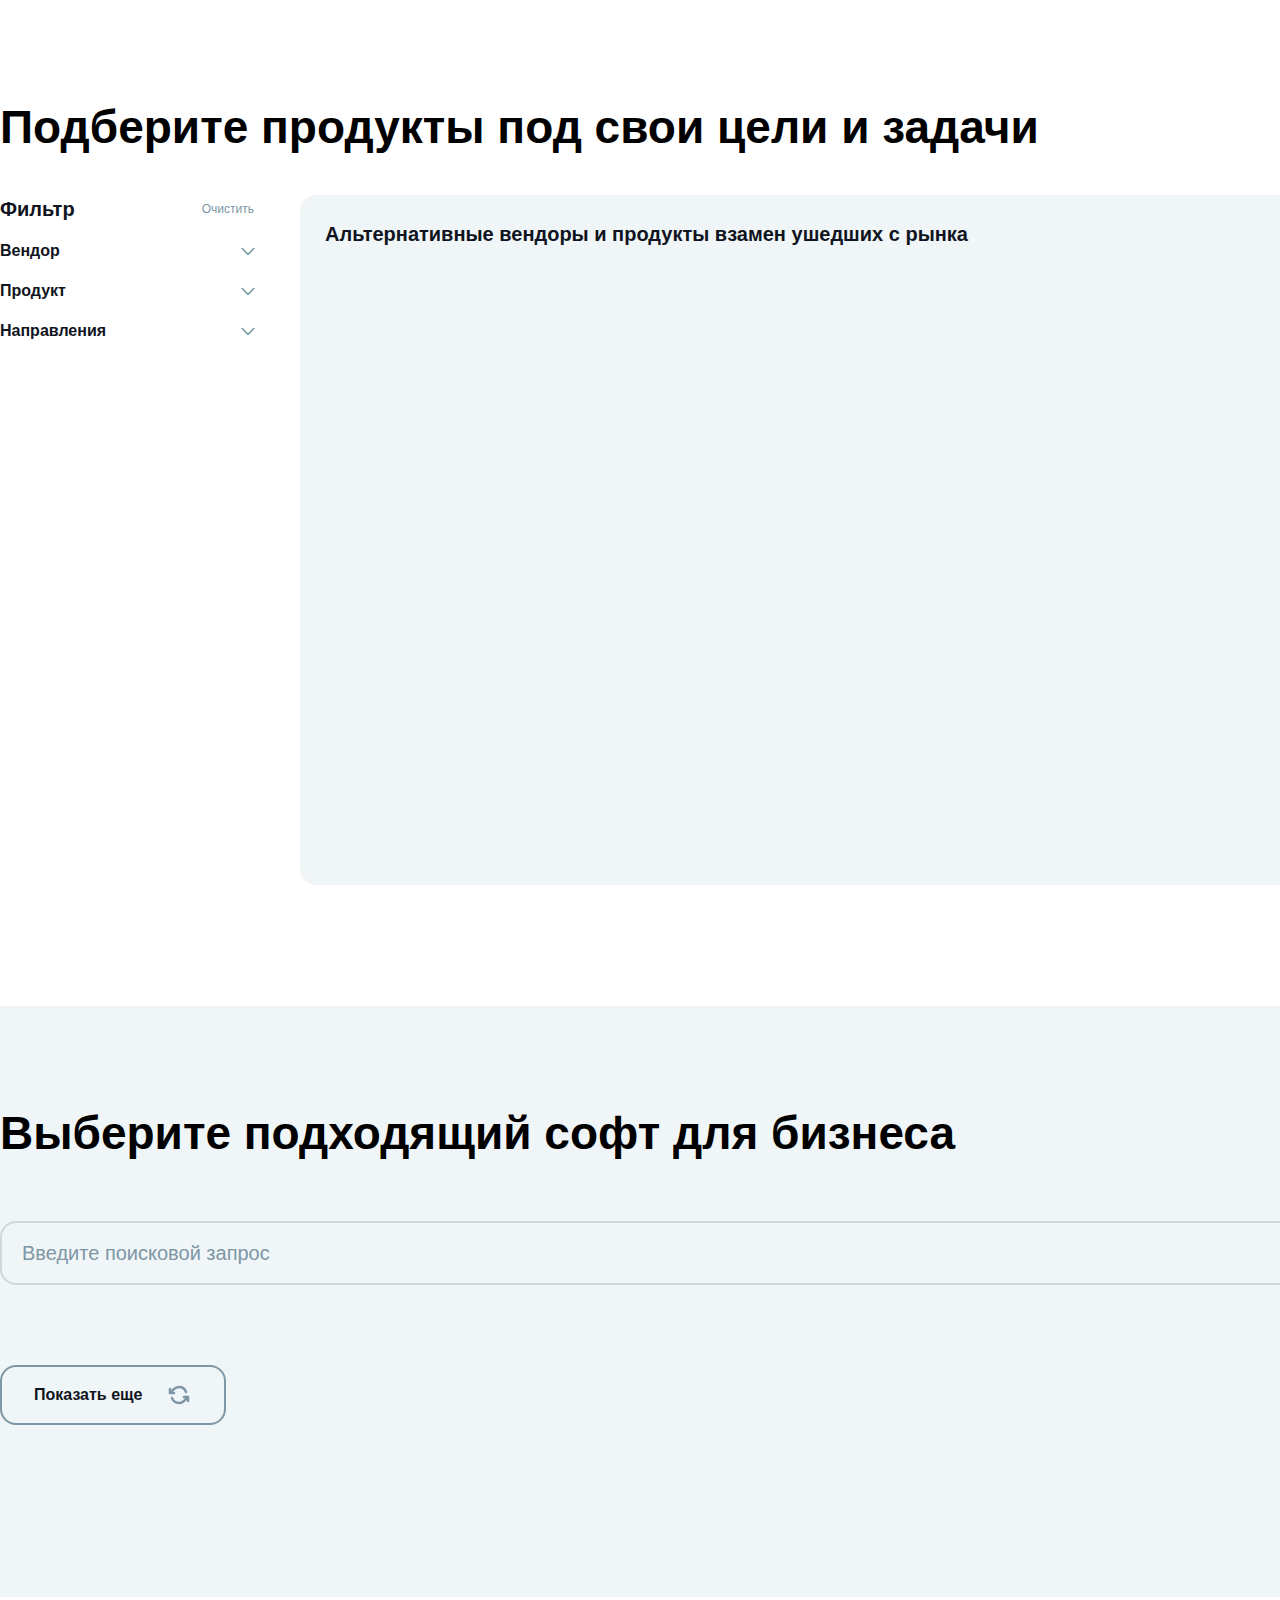
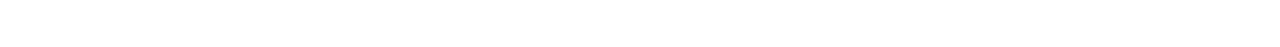
==== commit 2025ca60: "continue" ====
--- a/index.html
+++ b/index.html
@@ -12,6 +12,337 @@
     <title>Document</title>
 </head>
 <body>
+
+<style>
+    body ::-webkit-scrollbar-thumb {
+        background: rgba(126, 151, 166, 0.5);
+        border-radius: 8px;
+    }
+    body ::-webkit-scrollbar {
+        width: 4px;
+        height: 5px;
+        background: rgba(0, 0, 0, 0);
+    }
+
+    h1, h2, h3, h4, a, p {
+        margin: 0;
+        padding: 0;
+    }
+
+    .search-section {
+        background: #F0F5F7;
+        padding-bottom: 50px;
+    }
+
+    .search {
+        width: 1540px;
+        margin: 0 auto;
+        padding-top: 100px;
+        padding-bottom: 122px;
+    }
+    .search h2 {
+        font-size: 46px;
+        line-height: 120%;
+        margin-bottom: 60px;
+    }
+    .search__box {
+        position: relative;
+        margin-bottom: 40px;
+    }
+    .search ::-webkit-input-placeholder {
+        /* WebKit browsers */
+        color: #7E97A6;
+    }
+    .search :-moz-placeholder {
+        /* Mozilla Firefox 4 to 18 */
+        color: #7E97A6;
+    }
+    .search ::-moz-placeholder {
+        /* Mozilla Firefox 19+ */
+        color: #7E97A6;
+    }
+    .search :-ms-input-placeholder {
+        /* Internet Explorer 10+ */
+        color: #7E97A6;
+    }
+    .search__input {
+        background: transparent;
+        outline: none;
+        box-sizing: border-box;
+        height: 64px;
+        border: 2px solid rgba(126, 151, 166, 0.3);
+        border-radius: 16px;
+        font-weight: 400;
+        font-size: 20px;
+        line-height: 140%;
+        color: #7E97A6;
+        width: 100%;
+        padding: 0 20px;
+        transition: border 0.3s, color 0.3s;
+    }
+    .search__input:focus {
+        border: 2px solid rgba(126, 151, 166, 0.8);
+        color: black;
+    }
+    .search__btn {
+        font-family: inherit;
+        cursor: pointer;
+        position: absolute;
+        top: 50%;
+        border: none;
+        background: transparent;
+        right: 33px;
+        transform: translateY(-50%);
+        font-weight: 800;
+        font-size: 16px;
+        line-height: 28px;
+        color: #7E97A6;
+    }
+    .search .items {
+        display: grid;
+        flex-wrap: wrap;
+        grid-template-columns: 1fr 1fr 1fr 1fr;
+        gap: 20px;
+    }
+    .search .item {
+        display: none;
+        box-sizing: border-box;
+        cursor: pointer;
+        padding: 20px;
+        height: 135px;
+        font-weight: 600;
+        font-size: 16px;
+        line-height: 24px;
+        color: #0F1420;
+        border: 2px solid #FFFFFF;
+        background: #FFFFFF;
+        box-shadow: 0 10px 44px rgba(161, 181, 191, 0.2);
+        border-radius: 16px;
+        transition: border 0.3s;
+        flex-direction: column;
+    }
+    .search .item:nth-child(-n+12) {
+        display: flex;
+    }
+    .search .item .logo {
+        height: 51px;
+        width: 100%;
+        display: flex;
+    }
+    .search .item .logo img {
+        object-fit: contain;
+    }
+    .search .item .logo svg {
+        visibility: hidden;
+        opacity: 0;
+        margin-left: auto;
+    }
+    .search .item p {
+        margin-top: auto;
+    }
+    .search .item:hover {
+        border: 2px solid #7E97A6;
+    }
+    .search .item:hover .logo svg {
+        visibility: visible;
+        opacity: 1;
+    }
+    .search .show-more {
+        cursor: pointer;
+        background: transparent;
+        margin-top: 40px;
+        display: flex;
+        flex-direction: row;
+        justify-content: center;
+        align-items: center;
+        padding: 16px 32px;
+        height: 60px;
+        border: 2px solid #7E97A6;
+        border-radius: 16px;
+        font-weight: 800;
+        font-size: 16px;
+        line-height: 28px;
+        color: #0F1420;
+        transition: transform 0.3s;
+    }
+    .search .show-more svg {
+        margin-left: 24px;
+    }
+
+    .filter {
+        padding-top: 100px;
+        padding-bottom: 121px;
+        width: 1540px;
+        margin: 0 auto;
+    }
+    .filter h2 {
+        font-size: 46px;
+        line-height: 120%;
+        margin-bottom: 40px;
+    }
+    .filter h3 {
+        font-size: 20px;
+        line-height: 28px;
+        color: #0F1420;
+    }
+    .filter__body {
+        display: grid;
+        grid-template-columns: 260px 1fr;
+        grid-column-gap: 40px;
+    }
+    .filter .form__title {
+        display: flex;
+        justify-content: space-between;
+        align-items: center;
+        margin-bottom: 16px;
+    }
+    .filter .form__title .btn-reset {
+        font-family: inherit;
+        border: none;
+        background: transparent;
+        cursor: pointer;
+        font-size: 12px;
+        line-height: 18px;
+        color: #7E97A6;
+    }
+    .filter .widget {
+        overflow: hidden;
+    }
+    .filter .widget ~ .widget {
+        margin-top: 16px;
+    }
+    .filter .widget__title {
+        cursor: pointer;
+        display: flex;
+        justify-content: space-between;
+        align-items: center;
+        font-size: 16px;
+        line-height: 24px;
+        color: #0F1420;
+    }
+    .filter .widget__body {
+        margin-top: 12px;
+        display: none;
+        flex-direction: column;
+        max-height: 162px;
+        overflow: auto;
+        padding-right: 20px;
+    }
+    .filter .widget__body label {
+        display: flex;
+        align-items: center;
+    }
+    .filter .widget__body label span {
+        margin-left: 8px;
+        font-weight: 600;
+        font-size: 12px;
+        line-height: 16px;
+        color: #0F1420;
+    }
+    .filter .widget__body label ~ label {
+        margin-top: 12px;
+    }
+    .filter .widget__body .checkbox {
+        width: 16px;
+        height: 16px;
+        min-width: 16px;
+        background: #F0F5F7;
+        border: 2px solid rgba(126, 151, 166, 0.3);
+        border-radius: 4px;
+    }
+    .filter .widget__body .hidden-checkbox:checked ~ .checkbox {
+        background: #C70D45;
+    }
+    .filter .widget__body .hidden-checkbox:checked ~ .checkbox:before {
+        content: "";
+        background: url("mark.svg") no-repeat center;
+        display: block;
+        width: 16px;
+        height: 16px;
+    }
+    .filter .widget__body .hidden-checkbox {
+        position: absolute;
+        z-index: -1;
+        opacity: 0;
+    }
+    .filter .widget--opened .widget__title svg {
+        transform: rotate(180deg);
+    }
+    .filter .widget--opened .widget__body {
+        display: flex;
+    }
+    .filter__right {
+        background: #F0F5F7;
+        border: 1px solid #F0F5F7;
+        border-radius: 16px;
+        min-height: 640px;
+        max-height: 640px;
+        padding: 24px;
+        overflow-y: auto;
+    }
+    .filter__right h3 {
+        margin-bottom: 24px;
+    }
+    .filter .vendors-list {
+        display: flex;
+        flex-direction: column;
+    }
+    .filter .vendors-list__item {
+        background: #FFFFFF;
+        box-shadow: 0 10px 44px rgba(161, 181, 191, 0.2);
+        border-radius: 16px;
+        padding: 12px 24px;
+        border: 2px solid #FFFFFF;
+    }
+    .filter .vendors-list__item:not(:last-child) {
+        margin-bottom: 8px;
+    }
+    .filter .vendors-list__item b {
+        font-weight: 800;
+        font-size: 16px;
+        line-height: 28px;
+        color: #0F1420;
+    }
+    .filter .vendors-list__item ul {
+        text-decoration: none;
+        list-style: none;
+        margin: 10px 0 0;
+        padding: 0;
+        display: flex;
+        flex-direction: column;
+        flex-wrap: wrap;
+    }
+    .filter .vendors-list__item ul li {
+        font-weight: 700;
+        font-size: 16px;
+        line-height: 20px;
+        color: #7E97A6;
+    }
+    .filter .vendors-list__item ul li ~ li {
+        margin-top: 16px;
+    }
+    .filter .vendors-list__item:hover {
+        border: 2px solid #7E97A6;
+    }
+    .filter .vendors-list__body {
+        display: none;
+    }
+    .filter .vendors-list .vendors-list__item--opened .vendors-list__title svg {
+        transform: rotate(180deg);
+    }
+    .filter .vendors-list .vendors-list__item--opened .vendors-list__body {
+        display: block;
+    }
+    .filter .vendors-list__title {
+        display: flex;
+        cursor: pointer;
+        align-items: center;
+        justify-content: space-between;
+    }
+
+    /*# sourceMappingURL=main.css.map */
+
+</style>
 
 <div class="filter">
     <h2>Подберите продукты под свои цели и задачи</h2>
@@ -138,41 +469,48 @@
                             <span>Citrix Virtual Apps / Virtual Apps&Desktops</span>
                         </label>
                         <label>
-                            <input class="hidden-checkbox" data-group="Какой продукт заменяем" data-param="Citrix Standard Edition"
+                            <input class="hidden-checkbox" data-group="Какой продукт заменяем"
+                                   data-param="Citrix Standard Edition"
                                    type="checkbox">
                             <div class="checkbox"></div>
                             <span>Citrix Standard Edition</span>
                         </label>
                         <label>
-                            <input class="hidden-checkbox" data-group="Какой продукт заменяем" data-param="Citrix Advanced Edition"
+                            <input class="hidden-checkbox" data-group="Какой продукт заменяем"
+                                   data-param="Citrix Advanced Edition"
                                    type="checkbox">
                             <div class="checkbox"></div>
                             <span>Citrix Advanced Edition</span>
                         </label>
                         <label>
-                            <input class="hidden-checkbox" data-group="Какой продукт заменяем" data-param="Microsoft Hyper-V" type="checkbox">
+                            <input class="hidden-checkbox" data-group="Какой продукт заменяем"
+                                   data-param="Microsoft Hyper-V" type="checkbox">
                             <div class="checkbox"></div>
                             <span>Microsoft Hyper-V</span>
                         </label>
                         <label>
-                            <input class="hidden-checkbox" data-group="Какой продукт заменяем" data-param="Red Hat Virtualization"
+                            <input class="hidden-checkbox" data-group="Какой продукт заменяем"
+                                   data-param="Red Hat Virtualization"
                                    type="checkbox">
                             <div class="checkbox"></div>
                             <span>Red Hat Virtualization</span>
                         </label>
                         <label>
-                            <input class="hidden-checkbox" data-group="Какой продукт заменяем" data-param="Microsoft Teams" type="checkbox">
+                            <input class="hidden-checkbox" data-group="Какой продукт заменяем"
+                                   data-param="Microsoft Teams" type="checkbox">
                             <div class="checkbox"></div>
                             <span>Microsoft Teams</span>
                         </label>
                         <label>
-                            <input class="hidden-checkbox" data-group="Какой продукт заменяем" data-param="Microsoft Skype для бизнеса"
+                            <input class="hidden-checkbox" data-group="Какой продукт заменяем"
+                                   data-param="Microsoft Skype для бизнеса"
                                    type="checkbox">
                             <div class="checkbox"></div>
                             <span>Microsoft Skype для бизнеса</span>
                         </label>
                         <label>
-                            <input class="hidden-checkbox" data-group="Какой продукт заменяем" data-param="Zoom Meetings" type="checkbox">
+                            <input class="hidden-checkbox" data-group="Какой продукт заменяем"
+                                   data-param="Zoom Meetings" type="checkbox">
                             <div class="checkbox"></div>
                             <span>Zoom Meetings</span>
                         </label>
@@ -188,22 +526,26 @@
                     </div>
                     <div class="widget__body">
                         <label>
-                            <input class="hidden-checkbox" data-group="Категория" data-param="Виртуализация" type="checkbox">
+                            <input class="hidden-checkbox" data-group="Категория" data-param="Виртуализация"
+                                   type="checkbox">
                             <div class="checkbox"></div>
                             <span>Виртуализация</span>
                         </label>
                         <label>
-                            <input class="hidden-checkbox" data-group="Категория" data-param="ВКС, Коммуникации" type="checkbox">
+                            <input class="hidden-checkbox" data-group="Категория" data-param="ВКС, Коммуникации"
+                                   type="checkbox">
                             <div class="checkbox"></div>
                             <span>ВКС, Коммуникации</span>
                         </label>
                         <label>
-                            <input class="hidden-checkbox" data-group="Категория" data-param="Операционные системы" type="checkbox">
+                            <input class="hidden-checkbox" data-group="Категория" data-param="Операционные системы"
+                                   type="checkbox">
                             <div class="checkbox"></div>
                             <span>Операционные системы</span>
                         </label>
                         <label>
-                            <input class="hidden-checkbox" data-group="Категория" data-param="Системное ПО и администрирование" type="checkbox">
+                            <input class="hidden-checkbox" data-group="Категория"
+                                   data-param="Системное ПО и администрирование" type="checkbox">
                             <div class="checkbox"></div>
                             <span>Системное ПО и администрирование</span>
                         </label>
@@ -229,9 +571,7 @@
             <button class="search__btn" type="button">Искать</button>
         </div>
 
-        <div class="items-box">
-            <div class="items"></div>
-        </div>
+        <div class="items"></div>
 
         <button class="show-more">
             <span>Показать еще</span>
@@ -249,5 +589,185 @@
     </div>
 </div>
 
+<script>
+    /* Поиск */
+
+    const array = [
+        'kaspersky', '1C', 'AliveColors', 'Parther', 'AMS', 'Astra Linux', 'Base', 'Communigate', 'Масштаб', 'item9', 'item10', 'item11', 'item12', 'item13', 'item14', 'item15', 'item16', 'item17', 'item18', 'item19', 'item20', 'item21', 'item22', 'item23', 'item24', 'item25', 'item26', 'item27', 'item28',
+    ];
+
+    const btn = $('.search__btn');
+
+    let value = new RegExp($('.search___input').val())
+
+    $(array).each(function (i, e) {
+
+        if (value.test(e)) {
+            $('.items').append('<div class="item"><div class="logo"><img src="kas.png" alt="logo">' +
+                '<svg width="16" height="16" viewBox="0 0 16 16" fill="none" xmlns="http://www.w3.org/2000/svg">\n' +
+                '<path d="M14 9.50268C14.5523 9.50268 15 9.9504 15 10.5027V13.5027C15 14.3311 14.3284 15.0027 13.5 15.0027H2.5C1.67157 15.0027 1 14.3311 1 13.5027V2.50268C1 1.67425 1.67157 1.00268 2.5 1.00268H5.5C6.05228 1.00268 6.5 1.45039 6.5 2.00268C6.5 2.55496 6.05228 3.00268 5.5 3.00268H3V13.0027H13V10.5027C13 9.9504 13.4477 9.50268 14 9.50268ZM12.3 2.78682V2.46345L11.1503 2.77775C10.6125 2.92477 10.0575 2.99926 9.5 2.99926C8.9 2.99926 8.5 2.55155 8.5 1.99817C8.5 1.44588 8.94772 0.998169 9.5 0.998169H14C14.5523 0.998169 15 1.44588 15 1.99817V6.50268C15 7.05496 14.5523 7.50268 14 7.50268C13.4477 7.50268 13 7.09994 13 6.50268C13 5.94336 13.0747 5.38654 13.222 4.84698L13.5353 3.69994H13.2144L12.1366 5.13683C11.8524 5.51581 11.5415 5.87411 11.2065 6.20903L7.70697 9.70719C7.31637 10.0976 6.6832 10.0975 6.29276 9.70691C5.90231 9.31631 5.90243 8.68315 6.29303 8.2927L9.79386 4.79324C10.1265 4.46076 10.4821 4.15217 10.8581 3.86975L12.3 2.78682Z" fill="#7E97A6"/>\n' +
+                '</svg>' +
+                '</div><p>' + e + '</p></div>')
+        }
+    })
+
+    btn.on('click', function () {
+
+        let value = new RegExp($('.search__input').val())
+
+        $('.item').remove()
+
+        $(array).each(function (i, e) {
+
+            if (value.test(e)) {
+                $('.items').append('<div class="item">' + e + '</div>')
+            }
+        })
+    })
+
+    /* // Поиск */
+
+    /* Фильтр */
+
+    const myData = data.slice(0, 79);
+
+    const copy = [...myData]
+
+    render(copy)
+
+    function filterOr(oldList, item) {
+
+        return oldList.filter(function (value) {
+            let group = $(item).data('group')
+            let param = $(item).data('param')
+
+            if (value[group].includes(param)) {
+                return value;
+            }
+        });
+    }
+
+    function filterAnd(list1, list2) {
+
+        return list1.filter(function (item) {
+            return list2.includes(item)
+        });
+    }
+
+    function render(list) {
+        $('.vendors-list__item').remove()
+
+        let vendorsList = []
+
+        list.forEach(function (item) {
+            if (vendorsList[item['Вендор']] === undefined)
+                vendorsList[item['Вендор']] = []
+            vendorsList[item['Вендор']].push(item['Продукт'])
+        })
+
+        for(const [key, value] of Object.entries(vendorsList)) {
+            let elem = ''
+
+            value.forEach(function(item) {
+                elem += "<li><a>"+item+"</a></li>"
+            })
+
+            $('.vendors-list').append('<div class="vendors-list__item">' +
+                '<div class="vendors-list__title"> ' +
+                '<b>' + key + '</b> ' +
+                '<svg width="24" height="24" viewBox="0 0 24 24" fill="none" xmlns="http://www.w3.org/2000/svg"> ' +
+                '<path d="M12.0001 14.1549L17.2442 8.91081C17.5696 8.58537 18.0972 8.58537 18.4227 8.91081C18.7481 9.23624 18.7481 9.76388 18.4227 10.0893L12.884 15.628C12.3958 16.1162 11.6044 16.1162 11.1162 15.628L5.57749 10.0893C5.25206 9.76388 5.25206 9.23624 5.57749 8.91081C5.90293 8.58537 6.43057 8.58537 6.756 8.91081L12.0001 14.1549Z" fill="#7E97A6"/> ' +
+                '</svg> ' +
+                '</div> ' +
+                '<div class="vendors-list__body"> ' +
+                '<ul class="products-list">' +
+                elem +
+                '</ul> ' +
+                '</div> ' +
+                '</div>')
+        }
+
+        $('.vendors-list__title').on('click', function () {
+            $(this).closest('.vendors-list__item').toggleClass('vendors-list__item--opened')
+        })
+    }
+
+    $('input').on('change', function () {
+
+        let checkedInputCount = 0;
+
+        let filteredList = []
+
+        $('.widget').each(function () {
+
+            let widgetList = []
+
+            let inputs = $(this).find('input:checked')
+
+            inputs.each(function (i, item) {
+
+                checkedInputCount += 1;
+
+                let newList = filterOr(copy, item)
+
+                widgetList = widgetList.concat(newList)
+
+                widgetList = [...new Set(widgetList)]
+            })
+
+            if (widgetList.length > 0)
+                filteredList.push(widgetList)
+        })
+
+        let newList = []
+
+        if (filteredList.length > 1) {
+            filteredList.forEach(function (value, index) {
+                if (index > 0) {
+                    filteredList[index - 1] = filterAnd(filteredList[index - 1], value)
+                }
+
+                if (filteredList.length - 1 === index) {
+                    newList = filteredList[index - 1]
+                }
+            })
+        } else {
+            if (checkedInputCount === 0) {
+                newList = copy
+            } else {
+                newList = filteredList[0]
+            }
+        }
+
+        render(newList)
+    })
+
+    $('.btn-reset').on('click', function () {
+        render(copy)
+    })
+
+    /* // Фильтр */
+
+    $('.widget__title').on('click', function () {
+        $(this).closest($('.widget')).toggleClass('widget--opened');
+    })
+
+    let showItems = 12;
+
+    $('.show-more').on('click', function () {
+
+        showItems += 12;
+        $('.item:nth-child(-n+'+ showItems +')').show()
+
+        // вместо 36 будет длина массива
+        if (showItems >= 36) {
+            $('.show-more').hide()
+        }
+
+        // let height = $('.items').outerHeight()
+        // $('.items').css('max-height', height + 465 + 'px')
+    })
+</script>
+
 </body>
 </html>--- a/main.css
+++ b/main.css
@@ -91,15 +91,13 @@
   color: #7E97A6;
 }
 .search .items {
-  overflow: hidden;
   display: grid;
   flex-wrap: wrap;
   grid-template-columns: 1fr 1fr 1fr 1fr;
   gap: 20px;
-  max-height: 465px;
 }
 .search .item {
-  display: flex;
+  display: none;
   box-sizing: border-box;
   cursor: pointer;
   padding: 20px;
@@ -114,6 +112,9 @@
   border-radius: 16px;
   transition: border 0.3s;
   flex-direction: column;
+}
+.search .item:nth-child(-n+12) {
+  display: flex;
 }
 .search .item .logo {
   height: 51px;
@@ -154,6 +155,7 @@
   font-size: 16px;
   line-height: 28px;
   color: #0F1420;
+  transition: transform 0.3s;
 }
 .search .show-more svg {
   margin-left: 24px;
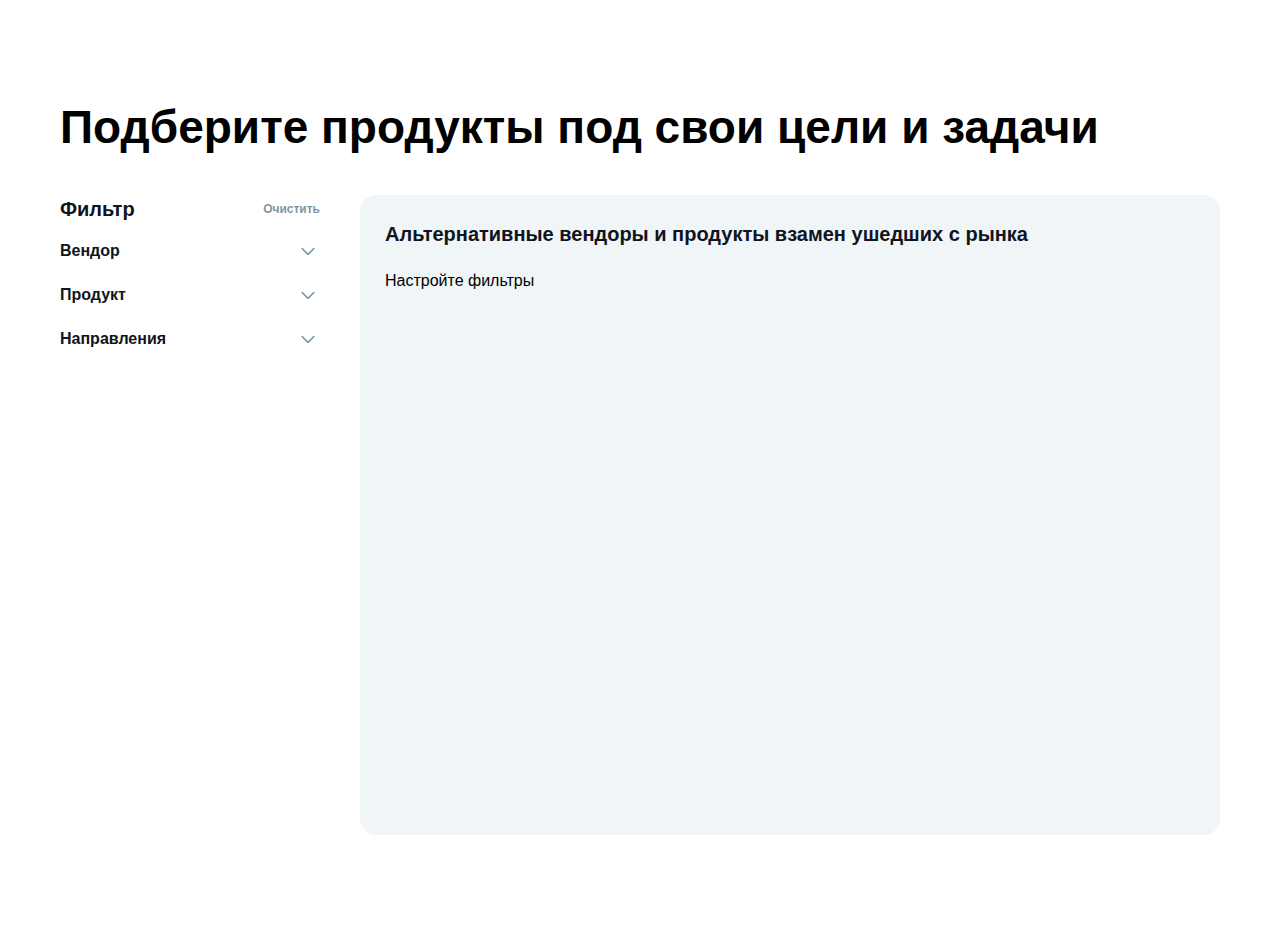
==== commit 8509c361: "mobile adaptation" ====
--- a/index.html
+++ b/index.html
@@ -13,544 +13,217 @@
 </head>
 <body>
 
-<style>
-    body ::-webkit-scrollbar-thumb {
-        background: rgba(126, 151, 166, 0.5);
-        border-radius: 8px;
-    }
-    body ::-webkit-scrollbar {
-        width: 4px;
-        height: 5px;
-        background: rgba(0, 0, 0, 0);
-    }
-
-    h1, h2, h3, h4, a, p {
-        margin: 0;
-        padding: 0;
-    }
-
-    .search-section {
-        background: #F0F5F7;
-        padding-bottom: 50px;
-    }
-
-    .search {
-        width: 1540px;
-        margin: 0 auto;
-        padding-top: 100px;
-        padding-bottom: 122px;
-    }
-    .search h2 {
-        font-size: 46px;
-        line-height: 120%;
-        margin-bottom: 60px;
-    }
-    .search__box {
-        position: relative;
-        margin-bottom: 40px;
-    }
-    .search ::-webkit-input-placeholder {
-        /* WebKit browsers */
-        color: #7E97A6;
-    }
-    .search :-moz-placeholder {
-        /* Mozilla Firefox 4 to 18 */
-        color: #7E97A6;
-    }
-    .search ::-moz-placeholder {
-        /* Mozilla Firefox 19+ */
-        color: #7E97A6;
-    }
-    .search :-ms-input-placeholder {
-        /* Internet Explorer 10+ */
-        color: #7E97A6;
-    }
-    .search__input {
-        background: transparent;
-        outline: none;
-        box-sizing: border-box;
-        height: 64px;
-        border: 2px solid rgba(126, 151, 166, 0.3);
-        border-radius: 16px;
-        font-weight: 400;
-        font-size: 20px;
-        line-height: 140%;
-        color: #7E97A6;
-        width: 100%;
-        padding: 0 20px;
-        transition: border 0.3s, color 0.3s;
-    }
-    .search__input:focus {
-        border: 2px solid rgba(126, 151, 166, 0.8);
-        color: black;
-    }
-    .search__btn {
-        font-family: inherit;
-        cursor: pointer;
-        position: absolute;
-        top: 50%;
-        border: none;
-        background: transparent;
-        right: 33px;
-        transform: translateY(-50%);
-        font-weight: 800;
-        font-size: 16px;
-        line-height: 28px;
-        color: #7E97A6;
-    }
-    .search .items {
-        display: grid;
-        flex-wrap: wrap;
-        grid-template-columns: 1fr 1fr 1fr 1fr;
-        gap: 20px;
-    }
-    .search .item {
-        display: none;
-        box-sizing: border-box;
-        cursor: pointer;
-        padding: 20px;
-        height: 135px;
-        font-weight: 600;
-        font-size: 16px;
-        line-height: 24px;
-        color: #0F1420;
-        border: 2px solid #FFFFFF;
-        background: #FFFFFF;
-        box-shadow: 0 10px 44px rgba(161, 181, 191, 0.2);
-        border-radius: 16px;
-        transition: border 0.3s;
-        flex-direction: column;
-    }
-    .search .item:nth-child(-n+12) {
-        display: flex;
-    }
-    .search .item .logo {
-        height: 51px;
-        width: 100%;
-        display: flex;
-    }
-    .search .item .logo img {
-        object-fit: contain;
-    }
-    .search .item .logo svg {
-        visibility: hidden;
-        opacity: 0;
-        margin-left: auto;
-    }
-    .search .item p {
-        margin-top: auto;
-    }
-    .search .item:hover {
-        border: 2px solid #7E97A6;
-    }
-    .search .item:hover .logo svg {
-        visibility: visible;
-        opacity: 1;
-    }
-    .search .show-more {
-        cursor: pointer;
-        background: transparent;
-        margin-top: 40px;
-        display: flex;
-        flex-direction: row;
-        justify-content: center;
-        align-items: center;
-        padding: 16px 32px;
-        height: 60px;
-        border: 2px solid #7E97A6;
-        border-radius: 16px;
-        font-weight: 800;
-        font-size: 16px;
-        line-height: 28px;
-        color: #0F1420;
-        transition: transform 0.3s;
-    }
-    .search .show-more svg {
-        margin-left: 24px;
-    }
-
-    .filter {
-        padding-top: 100px;
-        padding-bottom: 121px;
-        width: 1540px;
-        margin: 0 auto;
-    }
-    .filter h2 {
-        font-size: 46px;
-        line-height: 120%;
-        margin-bottom: 40px;
-    }
-    .filter h3 {
-        font-size: 20px;
-        line-height: 28px;
-        color: #0F1420;
-    }
-    .filter__body {
-        display: grid;
-        grid-template-columns: 260px 1fr;
-        grid-column-gap: 40px;
-    }
-    .filter .form__title {
-        display: flex;
-        justify-content: space-between;
-        align-items: center;
-        margin-bottom: 16px;
-    }
-    .filter .form__title .btn-reset {
-        font-family: inherit;
-        border: none;
-        background: transparent;
-        cursor: pointer;
-        font-size: 12px;
-        line-height: 18px;
-        color: #7E97A6;
-    }
-    .filter .widget {
-        overflow: hidden;
-    }
-    .filter .widget ~ .widget {
-        margin-top: 16px;
-    }
-    .filter .widget__title {
-        cursor: pointer;
-        display: flex;
-        justify-content: space-between;
-        align-items: center;
-        font-size: 16px;
-        line-height: 24px;
-        color: #0F1420;
-    }
-    .filter .widget__body {
-        margin-top: 12px;
-        display: none;
-        flex-direction: column;
-        max-height: 162px;
-        overflow: auto;
-        padding-right: 20px;
-    }
-    .filter .widget__body label {
-        display: flex;
-        align-items: center;
-    }
-    .filter .widget__body label span {
-        margin-left: 8px;
-        font-weight: 600;
-        font-size: 12px;
-        line-height: 16px;
-        color: #0F1420;
-    }
-    .filter .widget__body label ~ label {
-        margin-top: 12px;
-    }
-    .filter .widget__body .checkbox {
-        width: 16px;
-        height: 16px;
-        min-width: 16px;
-        background: #F0F5F7;
-        border: 2px solid rgba(126, 151, 166, 0.3);
-        border-radius: 4px;
-    }
-    .filter .widget__body .hidden-checkbox:checked ~ .checkbox {
-        background: #C70D45;
-    }
-    .filter .widget__body .hidden-checkbox:checked ~ .checkbox:before {
-        content: "";
-        background: url("mark.svg") no-repeat center;
-        display: block;
-        width: 16px;
-        height: 16px;
-    }
-    .filter .widget__body .hidden-checkbox {
-        position: absolute;
-        z-index: -1;
-        opacity: 0;
-    }
-    .filter .widget--opened .widget__title svg {
-        transform: rotate(180deg);
-    }
-    .filter .widget--opened .widget__body {
-        display: flex;
-    }
-    .filter__right {
-        background: #F0F5F7;
-        border: 1px solid #F0F5F7;
-        border-radius: 16px;
-        min-height: 640px;
-        max-height: 640px;
-        padding: 24px;
-        overflow-y: auto;
-    }
-    .filter__right h3 {
-        margin-bottom: 24px;
-    }
-    .filter .vendors-list {
-        display: flex;
-        flex-direction: column;
-    }
-    .filter .vendors-list__item {
-        background: #FFFFFF;
-        box-shadow: 0 10px 44px rgba(161, 181, 191, 0.2);
-        border-radius: 16px;
-        padding: 12px 24px;
-        border: 2px solid #FFFFFF;
-    }
-    .filter .vendors-list__item:not(:last-child) {
-        margin-bottom: 8px;
-    }
-    .filter .vendors-list__item b {
-        font-weight: 800;
-        font-size: 16px;
-        line-height: 28px;
-        color: #0F1420;
-    }
-    .filter .vendors-list__item ul {
-        text-decoration: none;
-        list-style: none;
-        margin: 10px 0 0;
-        padding: 0;
-        display: flex;
-        flex-direction: column;
-        flex-wrap: wrap;
-    }
-    .filter .vendors-list__item ul li {
-        font-weight: 700;
-        font-size: 16px;
-        line-height: 20px;
-        color: #7E97A6;
-    }
-    .filter .vendors-list__item ul li ~ li {
-        margin-top: 16px;
-    }
-    .filter .vendors-list__item:hover {
-        border: 2px solid #7E97A6;
-    }
-    .filter .vendors-list__body {
-        display: none;
-    }
-    .filter .vendors-list .vendors-list__item--opened .vendors-list__title svg {
-        transform: rotate(180deg);
-    }
-    .filter .vendors-list .vendors-list__item--opened .vendors-list__body {
-        display: block;
-    }
-    .filter .vendors-list__title {
-        display: flex;
-        cursor: pointer;
-        align-items: center;
-        justify-content: space-between;
-    }
-
-    /*# sourceMappingURL=main.css.map */
-
-</style>
-
-<div class="filter">
+<div class="wrapper filter">
     <h2>Подберите продукты под свои цели и задачи</h2>
     <div class="filter__body">
         <div class="filter__left">
+            <button class="btn show-filter-btn">Показать фильтр</button>
             <form class="form">
                 <div class="form__title">
                     <h3>Фильтр</h3>
                     <button class="btn-reset" type="reset">Очистить</button>
                 </div>
-                <div class="widget vendors">
-                    <div class="widget__title">
-                        <h4>Вендор</h4>
-                        <svg width="24" height="24" viewBox="0 0 24 24" fill="none" xmlns="http://www.w3.org/2000/svg">
-                            <path d="M12 14.1549L17.244 8.91081C17.5695 8.58537 18.0971 8.58537 18.4225 8.91081C18.748 9.23624 18.748 9.76388 18.4225 10.0893L12.8838 15.628C12.3957 16.1162 11.6042 16.1162 11.1161 15.628L5.57737 10.0893C5.25193 9.76388 5.25193 9.23624 5.57737 8.91081C5.90281 8.58537 6.43044 8.58537 6.75588 8.91081L12 14.1549Z"
-                                  fill="#7E97A6"/>
-                        </svg>
+                <div class="widget-box">
+                    <div class="widget vendors">
+                        <div class="widget__title">
+                            <h4>Вендор</h4>
+                            <svg width="24" height="24" viewBox="0 0 24 24" fill="none" xmlns="http://www.w3.org/2000/svg">
+                                <path d="M12 14.1549L17.244 8.91081C17.5695 8.58537 18.0971 8.58537 18.4225 8.91081C18.748 9.23624 18.748 9.76388 18.4225 10.0893L12.8838 15.628C12.3957 16.1162 11.6042 16.1162 11.1161 15.628L5.57737 10.0893C5.25193 9.76388 5.25193 9.23624 5.57737 8.91081C5.90281 8.58537 6.43044 8.58537 6.75588 8.91081L12 14.1549Z"
+                                      fill="#7E97A6"/>
+                            </svg>
+                        </div>
+                        <div class="widget__body">
+                            <label>
+                                <input class="hidden-checkbox" data-group="Какого вендора заменяет" data-param="Vmware"
+                                       id="vendor1"
+                                       type="checkbox">
+                                <div class="checkbox"></div>
+                                <span>Vmware</span>
+                            </label>
+                            <label>
+                                <input class="hidden-checkbox" data-group="Какого вендора заменяет" data-param="Citrix"
+                                       type="checkbox">
+                                <div class="checkbox"></div>
+                                <span>Citrix</span>
+                            </label>
+                            <label>
+                                <input class="hidden-checkbox" data-group="Какого вендора заменяет" data-param="Microsoft"
+                                       type="checkbox">
+                                <div class="checkbox"></div>
+                                <span>Microsoft</span>
+                            </label>
+                            <label>
+                                <input class="hidden-checkbox" data-group="Какого вендора заменяет" data-param="Red Hat"
+                                       type="checkbox">
+                                <div class="checkbox"></div>
+                                <span>Red Hat</span>
+                            </label>
+                        </div>
                     </div>
-                    <div class="widget__body">
-                        <label>
-                            <input class="hidden-checkbox" data-group="Какого вендора заменяет" data-param="Vmware"
-                                   id="vendor1"
-                                   type="checkbox">
-                            <div class="checkbox"></div>
-                            <span>Vmware</span>
-                        </label>
-                        <label>
-                            <input class="hidden-checkbox" data-group="Какого вендора заменяет" data-param="Citrix"
-                                   type="checkbox">
-                            <div class="checkbox"></div>
-                            <span>Citrix</span>
-                        </label>
-                        <label>
-                            <input class="hidden-checkbox" data-group="Какого вендора заменяет" data-param="Microsoft"
-                                   type="checkbox">
-                            <div class="checkbox"></div>
-                            <span>Microsoft</span>
-                        </label>
-                        <label>
-                            <input class="hidden-checkbox" data-group="Какого вендора заменяет" data-param="Red Hat"
-                                   type="checkbox">
-                            <div class="checkbox"></div>
-                            <span>Red Hat</span>
-                        </label>
+                    <div class="widget products">
+                        <div class="widget__title">
+                            <h4>Продукт</h4>
+                            <svg width="24" height="24" viewBox="0 0 24 24" fill="none" xmlns="http://www.w3.org/2000/svg">
+                                <path d="M12 14.1549L17.244 8.91081C17.5695 8.58537 18.0971 8.58537 18.4225 8.91081C18.748 9.23624 18.748 9.76388 18.4225 10.0893L12.8838 15.628C12.3957 16.1162 11.6042 16.1162 11.1161 15.628L5.57737 10.0893C5.25193 9.76388 5.25193 9.23624 5.57737 8.91081C5.90281 8.58537 6.43044 8.58537 6.75588 8.91081L12 14.1549Z"
+                                      fill="#7E97A6"/>
+                            </svg>
+                        </div>
+                        <div class="widget__body">
+                            <label>
+                                <input class="hidden-checkbox" data-group="Какой продукт заменяем"
+                                       data-param="VMware vSphere 7 Essentials Kit for 3 hosts" type="checkbox">
+                                <div class="checkbox"></div>
+                                <span>VMware vSphere 7 Essentials Kit for 3 hosts</span>
+                            </label>
+                            <label>
+                                <input class="hidden-checkbox" data-group="Какой продукт заменяем"
+                                       data-param="VMware vSphere 7 Standard for 1 processor" type="checkbox">
+                                <div class="checkbox"></div>
+                                <span>VMware vSphere 7 Standard for 1 processor</span>
+                            </label>
+                            <label>
+                                <input class="hidden-checkbox" data-group="Какой продукт заменяем"
+                                       data-param="VMware Workstation 16 Pro for Linux and Windows" type="checkbox">
+                                <div class="checkbox"></div>
+                                <span>VMware Workstation 16 Pro for Linux and Windows</span>
+                            </label>
+                            <label>
+                                <input class="hidden-checkbox" data-group="Какой продукт заменяем"
+                                       data-param="VMware vCenter Server 7 Standard for vSphere 7 (Per Instance)"
+                                       type="checkbox">
+                                <div class="checkbox"></div>
+                                <span>VMware vCenter Server 7 Standard for vSphere 7 (Per Instance)</span>
+                            </label>
+                            <label>
+                                <input class="hidden-checkbox" data-group="Какой продукт заменяем"
+                                       data-param="VMware vSphere 7 Essentials Plus Kit for 3 hosts (Max 2 processors per host)"
+                                       type="checkbox">
+                                <div class="checkbox"></div>
+                                <span>VMware vSphere 7 Essentials Plus Kit for 3 hosts (Max 2 processors per host)</span>
+                            </label>
+                            <label>
+                                <input class="hidden-checkbox" data-group="Какой продукт заменяем"
+                                       data-param="VMware vSphere 7 Enterprise Plus for 1 processor" type="checkbox">
+                                <div class="checkbox"></div>
+                                <span>VMware vSphere 7 Enterprise Plus for 1 processor</span>
+                            </label>
+                            <label>
+                                <input class="hidden-checkbox" data-group="Какой продукт заменяем"
+                                       data-param="VMware Workstation 16 Player for Linux and Windows" type="checkbox">
+                                <div class="checkbox"></div>
+                                <span>VMware Workstation 16 Player for Linux and Windows</span>
+                            </label>
+                            <label>
+                                <input class="hidden-checkbox" data-group="Какой продукт заменяем"
+                                       data-param="VMware vSphere 7 Remote Office Branch Office Standard (25 VM pack)"
+                                       type="checkbox">
+                                <div class="checkbox"></div>
+                                <span>VMware vSphere 7 Remote Office Branch Office Standard (25 VM pack)</span>
+                            </label>
+                            <label>
+                                <input class="hidden-checkbox" data-group="Какой продукт заменяем"
+                                       data-param="VMware vSphere 7 Standard Acceleration Kit for 6 processors"
+                                       type="checkbox">
+                                <div class="checkbox"></div>
+                                <span>VMware vSphere 7 Standard Acceleration Kit for 6 processors</span>
+                            </label>
+                            <label>
+                                <input class="hidden-checkbox" data-group="Какой продукт заменяем"
+                                       data-param="VMware vCenter Server 7 Foundation for vSphere 7" type="checkbox">
+                                <div class="checkbox"></div>
+                                <span>VMware vCenter Server 7 Foundation for vSphere 7</span>
+                            </label>
+                            <label>
+                                <input class="hidden-checkbox" data-group="Какой продукт заменяем"
+                                       data-param="Citrix Virtual Apps / Virtual Apps&Desktops" type="checkbox">
+                                <div class="checkbox"></div>
+                                <span>Citrix Virtual Apps / Virtual Apps&Desktops</span>
+                            </label>
+                            <label>
+                                <input class="hidden-checkbox" data-group="Какой продукт заменяем"
+                                       data-param="Citrix Standard Edition"
+                                       type="checkbox">
+                                <div class="checkbox"></div>
+                                <span>Citrix Standard Edition</span>
+                            </label>
+                            <label>
+                                <input class="hidden-checkbox" data-group="Какой продукт заменяем"
+                                       data-param="Citrix Advanced Edition"
+                                       type="checkbox">
+                                <div class="checkbox"></div>
+                                <span>Citrix Advanced Edition</span>
+                            </label>
+                            <label>
+                                <input class="hidden-checkbox" data-group="Какой продукт заменяем"
+                                       data-param="Microsoft Hyper-V" type="checkbox">
+                                <div class="checkbox"></div>
+                                <span>Microsoft Hyper-V</span>
+                            </label>
+                            <label>
+                                <input class="hidden-checkbox" data-group="Какой продукт заменяем"
+                                       data-param="Red Hat Virtualization"
+                                       type="checkbox">
+                                <div class="checkbox"></div>
+                                <span>Red Hat Virtualization</span>
+                            </label>
+                            <label>
+                                <input class="hidden-checkbox" data-group="Какой продукт заменяем"
+                                       data-param="Microsoft Teams" type="checkbox">
+                                <div class="checkbox"></div>
+                                <span>Microsoft Teams</span>
+                            </label>
+                            <label>
+                                <input class="hidden-checkbox" data-group="Какой продукт заменяем"
+                                       data-param="Microsoft Skype для бизнеса"
+                                       type="checkbox">
+                                <div class="checkbox"></div>
+                                <span>Microsoft Skype для бизнеса</span>
+                            </label>
+                            <label>
+                                <input class="hidden-checkbox" data-group="Какой продукт заменяем"
+                                       data-param="Zoom Meetings" type="checkbox">
+                                <div class="checkbox"></div>
+                                <span>Zoom Meetings</span>
+                            </label>
+                        </div>
+                    </div>
+                    <div class="widget directions">
+                        <div class="widget__title">
+                            <h4>Направления</h4>
+                            <svg width="24" height="24" viewBox="0 0 24 24" fill="none" xmlns="http://www.w3.org/2000/svg">
+                                <path d="M12 14.1549L17.244 8.91081C17.5695 8.58537 18.0971 8.58537 18.4225 8.91081C18.748 9.23624 18.748 9.76388 18.4225 10.0893L12.8838 15.628C12.3957 16.1162 11.6042 16.1162 11.1161 15.628L5.57737 10.0893C5.25193 9.76388 5.25193 9.23624 5.57737 8.91081C5.90281 8.58537 6.43044 8.58537 6.75588 8.91081L12 14.1549Z"
+                                      fill="#7E97A6"/>
+                            </svg>
+                        </div>
+                        <div class="widget__body">
+                            <label>
+                                <input class="hidden-checkbox" data-group="Категория" data-param="Виртуализация"
+                                       type="checkbox">
+                                <div class="checkbox"></div>
+                                <span>Виртуализация</span>
+                            </label>
+                            <label>
+                                <input class="hidden-checkbox" data-group="Категория" data-param="ВКС, Коммуникации"
+                                       type="checkbox">
+                                <div class="checkbox"></div>
+                                <span>ВКС, Коммуникации</span>
+                            </label>
+                            <label>
+                                <input class="hidden-checkbox" data-group="Категория" data-param="Операционные системы"
+                                       type="checkbox">
+                                <div class="checkbox"></div>
+                                <span>Операционные системы</span>
+                            </label>
+                            <label>
+                                <input class="hidden-checkbox" data-group="Категория"
+                                       data-param="Системное ПО и администрирование" type="checkbox">
+                                <div class="checkbox"></div>
+                                <span>Системное ПО и администрирование</span>
+                            </label>
+                        </div>
                     </div>
                 </div>
-                <div class="widget products">
-                    <div class="widget__title">
-                        <h4>Продукт</h4>
-                        <svg width="24" height="24" viewBox="0 0 24 24" fill="none" xmlns="http://www.w3.org/2000/svg">
-                            <path d="M12 14.1549L17.244 8.91081C17.5695 8.58537 18.0971 8.58537 18.4225 8.91081C18.748 9.23624 18.748 9.76388 18.4225 10.0893L12.8838 15.628C12.3957 16.1162 11.6042 16.1162 11.1161 15.628L5.57737 10.0893C5.25193 9.76388 5.25193 9.23624 5.57737 8.91081C5.90281 8.58537 6.43044 8.58537 6.75588 8.91081L12 14.1549Z"
-                                  fill="#7E97A6"/>
-                        </svg>
-                    </div>
-                    <div class="widget__body">
-                        <label>
-                            <input class="hidden-checkbox" data-group="Какой продукт заменяем"
-                                   data-param="VMware vSphere 7 Essentials Kit for 3 hosts" type="checkbox">
-                            <div class="checkbox"></div>
-                            <span>VMware vSphere 7 Essentials Kit for 3 hosts</span>
-                        </label>
-                        <label>
-                            <input class="hidden-checkbox" data-group="Какой продукт заменяем"
-                                   data-param="VMware vSphere 7 Standard for 1 processor" type="checkbox">
-                            <div class="checkbox"></div>
-                            <span>VMware vSphere 7 Standard for 1 processor</span>
-                        </label>
-                        <label>
-                            <input class="hidden-checkbox" data-group="Какой продукт заменяем"
-                                   data-param="VMware Workstation 16 Pro for Linux and Windows" type="checkbox">
-                            <div class="checkbox"></div>
-                            <span>VMware Workstation 16 Pro for Linux and Windows</span>
-                        </label>
-                        <label>
-                            <input class="hidden-checkbox" data-group="Какой продукт заменяем"
-                                   data-param="VMware vCenter Server 7 Standard for vSphere 7 (Per Instance)"
-                                   type="checkbox">
-                            <div class="checkbox"></div>
-                            <span>VMware vCenter Server 7 Standard for vSphere 7 (Per Instance)</span>
-                        </label>
-                        <label>
-                            <input class="hidden-checkbox" data-group="Какой продукт заменяем"
-                                   data-param="VMware vSphere 7 Essentials Plus Kit for 3 hosts (Max 2 processors per host)"
-                                   type="checkbox">
-                            <div class="checkbox"></div>
-                            <span>VMware vSphere 7 Essentials Plus Kit for 3 hosts (Max 2 processors per host)</span>
-                        </label>
-                        <label>
-                            <input class="hidden-checkbox" data-group="Какой продукт заменяем"
-                                   data-param="VMware vSphere 7 Enterprise Plus for 1 processor" type="checkbox">
-                            <div class="checkbox"></div>
-                            <span>VMware vSphere 7 Enterprise Plus for 1 processor</span>
-                        </label>
-                        <label>
-                            <input class="hidden-checkbox" data-group="Какой продукт заменяем"
-                                   data-param="VMware Workstation 16 Player for Linux and Windows" type="checkbox">
-                            <div class="checkbox"></div>
-                            <span>VMware Workstation 16 Player for Linux and Windows</span>
-                        </label>
-                        <label>
-                            <input class="hidden-checkbox" data-group="Какой продукт заменяем"
-                                   data-param="VMware vSphere 7 Remote Office Branch Office Standard (25 VM pack)"
-                                   type="checkbox">
-                            <div class="checkbox"></div>
-                            <span>VMware vSphere 7 Remote Office Branch Office Standard (25 VM pack)</span>
-                        </label>
-                        <label>
-                            <input class="hidden-checkbox" data-group="Какой продукт заменяем"
-                                   data-param="VMware vSphere 7 Standard Acceleration Kit for 6 processors"
-                                   type="checkbox">
-                            <div class="checkbox"></div>
-                            <span>VMware vSphere 7 Standard Acceleration Kit for 6 processors</span>
-                        </label>
-                        <label>
-                            <input class="hidden-checkbox" data-group="Какой продукт заменяем"
-                                   data-param="VMware vCenter Server 7 Foundation for vSphere 7" type="checkbox">
-                            <div class="checkbox"></div>
-                            <span>VMware vCenter Server 7 Foundation for vSphere 7</span>
-                        </label>
-                        <label>
-                            <input class="hidden-checkbox" data-group="Какой продукт заменяем"
-                                   data-param="Citrix Virtual Apps / Virtual Apps&Desktops" type="checkbox">
-                            <div class="checkbox"></div>
-                            <span>Citrix Virtual Apps / Virtual Apps&Desktops</span>
-                        </label>
-                        <label>
-                            <input class="hidden-checkbox" data-group="Какой продукт заменяем"
-                                   data-param="Citrix Standard Edition"
-                                   type="checkbox">
-                            <div class="checkbox"></div>
-                            <span>Citrix Standard Edition</span>
-                        </label>
-                        <label>
-                            <input class="hidden-checkbox" data-group="Какой продукт заменяем"
-                                   data-param="Citrix Advanced Edition"
-                                   type="checkbox">
-                            <div class="checkbox"></div>
-                            <span>Citrix Advanced Edition</span>
-                        </label>
-                        <label>
-                            <input class="hidden-checkbox" data-group="Какой продукт заменяем"
-                                   data-param="Microsoft Hyper-V" type="checkbox">
-                            <div class="checkbox"></div>
-                            <span>Microsoft Hyper-V</span>
-                        </label>
-                        <label>
-                            <input class="hidden-checkbox" data-group="Какой продукт заменяем"
-                                   data-param="Red Hat Virtualization"
-                                   type="checkbox">
-                            <div class="checkbox"></div>
-                            <span>Red Hat Virtualization</span>
-                        </label>
-                        <label>
-                            <input class="hidden-checkbox" data-group="Какой продукт заменяем"
-                                   data-param="Microsoft Teams" type="checkbox">
-                            <div class="checkbox"></div>
-                            <span>Microsoft Teams</span>
-                        </label>
-                        <label>
-                            <input class="hidden-checkbox" data-group="Какой продукт заменяем"
-                                   data-param="Microsoft Skype для бизнеса"
-                                   type="checkbox">
-                            <div class="checkbox"></div>
-                            <span>Microsoft Skype для бизнеса</span>
-                        </label>
-                        <label>
-                            <input class="hidden-checkbox" data-group="Какой продукт заменяем"
-                                   data-param="Zoom Meetings" type="checkbox">
-                            <div class="checkbox"></div>
-                            <span>Zoom Meetings</span>
-                        </label>
-                    </div>
-                </div>
-                <div class="widget directions">
-                    <div class="widget__title">
-                        <h4>Направления</h4>
-                        <svg width="24" height="24" viewBox="0 0 24 24" fill="none" xmlns="http://www.w3.org/2000/svg">
-                            <path d="M12 14.1549L17.244 8.91081C17.5695 8.58537 18.0971 8.58537 18.4225 8.91081C18.748 9.23624 18.748 9.76388 18.4225 10.0893L12.8838 15.628C12.3957 16.1162 11.6042 16.1162 11.1161 15.628L5.57737 10.0893C5.25193 9.76388 5.25193 9.23624 5.57737 8.91081C5.90281 8.58537 6.43044 8.58537 6.75588 8.91081L12 14.1549Z"
-                                  fill="#7E97A6"/>
-                        </svg>
-                    </div>
-                    <div class="widget__body">
-                        <label>
-                            <input class="hidden-checkbox" data-group="Категория" data-param="Виртуализация"
-                                   type="checkbox">
-                            <div class="checkbox"></div>
-                            <span>Виртуализация</span>
-                        </label>
-                        <label>
-                            <input class="hidden-checkbox" data-group="Категория" data-param="ВКС, Коммуникации"
-                                   type="checkbox">
-                            <div class="checkbox"></div>
-                            <span>ВКС, Коммуникации</span>
-                        </label>
-                        <label>
-                            <input class="hidden-checkbox" data-group="Категория" data-param="Операционные системы"
-                                   type="checkbox">
-                            <div class="checkbox"></div>
-                            <span>Операционные системы</span>
-                        </label>
-                        <label>
-                            <input class="hidden-checkbox" data-group="Категория"
-                                   data-param="Системное ПО и администрирование" type="checkbox">
-                            <div class="checkbox"></div>
-                            <span>Системное ПО и администрирование</span>
-                        </label>
-                    </div>
-                </div>
+                <button class="btn hide-filter-btn">Скрыть фильтр</button>
             </form>
         </div>
         <div class="filter__right">
@@ -562,212 +235,5 @@
     </div>
 </div>
 
-<div class="search-section">
-    <div class="search">
-        <h2>Выберите подходящий софт для бизнеса</h2>
-
-        <div class="search__box">
-            <input class="search__input" type="text" placeholder="Введите поисковой запрос">
-            <button class="search__btn" type="button">Искать</button>
-        </div>
-
-        <div class="items"></div>
-
-        <button class="show-more">
-            <span>Показать еще</span>
-            <svg width="26" height="26" viewBox="0 0 26 26" fill="none" xmlns="http://www.w3.org/2000/svg">
-                <path d="M3.99637 10.9992L7.85097 7.1446C9.2264 5.76913 11.092 4.99649 13.0371 4.9967V4.9967C16.0357 4.99692 18.7322 6.82254 19.846 9.60662L20.003 9.99879"
-                      stroke="#7E97A6" stroke-width="2.5" stroke-linecap="round" stroke-linejoin="round"/>
-                <path d="M7.99803 10.9991H3.99637V6.99744" stroke="#7E97A6" stroke-width="2.5" stroke-linecap="round"
-                      stroke-linejoin="round"/>
-                <path d="M22.004 15.0009L18.1494 18.8555C16.774 20.2309 14.9084 21.0036 12.9632 21.0034V21.0034C9.96461 21.0031 7.26817 19.1775 6.15438 16.3934L5.99731 16.0013"
-                      stroke="#7E97A6" stroke-width="2.5" stroke-linecap="round" stroke-linejoin="round"/>
-                <path d="M18.0022 15.0009H22.0039V19.0025" stroke="#7E97A6" stroke-width="2.5" stroke-linecap="round"
-                      stroke-linejoin="round"/>
-            </svg>
-        </button>
-    </div>
-</div>
-
-<script>
-    /* Поиск */
-
-    const array = [
-        'kaspersky', '1C', 'AliveColors', 'Parther', 'AMS', 'Astra Linux', 'Base', 'Communigate', 'Масштаб', 'item9', 'item10', 'item11', 'item12', 'item13', 'item14', 'item15', 'item16', 'item17', 'item18', 'item19', 'item20', 'item21', 'item22', 'item23', 'item24', 'item25', 'item26', 'item27', 'item28',
-    ];
-
-    const btn = $('.search__btn');
-
-    let value = new RegExp($('.search___input').val())
-
-    $(array).each(function (i, e) {
-
-        if (value.test(e)) {
-            $('.items').append('<div class="item"><div class="logo"><img src="kas.png" alt="logo">' +
-                '<svg width="16" height="16" viewBox="0 0 16 16" fill="none" xmlns="http://www.w3.org/2000/svg">\n' +
-                '<path d="M14 9.50268C14.5523 9.50268 15 9.9504 15 10.5027V13.5027C15 14.3311 14.3284 15.0027 13.5 15.0027H2.5C1.67157 15.0027 1 14.3311 1 13.5027V2.50268C1 1.67425 1.67157 1.00268 2.5 1.00268H5.5C6.05228 1.00268 6.5 1.45039 6.5 2.00268C6.5 2.55496 6.05228 3.00268 5.5 3.00268H3V13.0027H13V10.5027C13 9.9504 13.4477 9.50268 14 9.50268ZM12.3 2.78682V2.46345L11.1503 2.77775C10.6125 2.92477 10.0575 2.99926 9.5 2.99926C8.9 2.99926 8.5 2.55155 8.5 1.99817C8.5 1.44588 8.94772 0.998169 9.5 0.998169H14C14.5523 0.998169 15 1.44588 15 1.99817V6.50268C15 7.05496 14.5523 7.50268 14 7.50268C13.4477 7.50268 13 7.09994 13 6.50268C13 5.94336 13.0747 5.38654 13.222 4.84698L13.5353 3.69994H13.2144L12.1366 5.13683C11.8524 5.51581 11.5415 5.87411 11.2065 6.20903L7.70697 9.70719C7.31637 10.0976 6.6832 10.0975 6.29276 9.70691C5.90231 9.31631 5.90243 8.68315 6.29303 8.2927L9.79386 4.79324C10.1265 4.46076 10.4821 4.15217 10.8581 3.86975L12.3 2.78682Z" fill="#7E97A6"/>\n' +
-                '</svg>' +
-                '</div><p>' + e + '</p></div>')
-        }
-    })
-
-    btn.on('click', function () {
-
-        let value = new RegExp($('.search__input').val())
-
-        $('.item').remove()
-
-        $(array).each(function (i, e) {
-
-            if (value.test(e)) {
-                $('.items').append('<div class="item">' + e + '</div>')
-            }
-        })
-    })
-
-    /* // Поиск */
-
-    /* Фильтр */
-
-    const myData = data.slice(0, 79);
-
-    const copy = [...myData]
-
-    render(copy)
-
-    function filterOr(oldList, item) {
-
-        return oldList.filter(function (value) {
-            let group = $(item).data('group')
-            let param = $(item).data('param')
-
-            if (value[group].includes(param)) {
-                return value;
-            }
-        });
-    }
-
-    function filterAnd(list1, list2) {
-
-        return list1.filter(function (item) {
-            return list2.includes(item)
-        });
-    }
-
-    function render(list) {
-        $('.vendors-list__item').remove()
-
-        let vendorsList = []
-
-        list.forEach(function (item) {
-            if (vendorsList[item['Вендор']] === undefined)
-                vendorsList[item['Вендор']] = []
-            vendorsList[item['Вендор']].push(item['Продукт'])
-        })
-
-        for(const [key, value] of Object.entries(vendorsList)) {
-            let elem = ''
-
-            value.forEach(function(item) {
-                elem += "<li><a>"+item+"</a></li>"
-            })
-
-            $('.vendors-list').append('<div class="vendors-list__item">' +
-                '<div class="vendors-list__title"> ' +
-                '<b>' + key + '</b> ' +
-                '<svg width="24" height="24" viewBox="0 0 24 24" fill="none" xmlns="http://www.w3.org/2000/svg"> ' +
-                '<path d="M12.0001 14.1549L17.2442 8.91081C17.5696 8.58537 18.0972 8.58537 18.4227 8.91081C18.7481 9.23624 18.7481 9.76388 18.4227 10.0893L12.884 15.628C12.3958 16.1162 11.6044 16.1162 11.1162 15.628L5.57749 10.0893C5.25206 9.76388 5.25206 9.23624 5.57749 8.91081C5.90293 8.58537 6.43057 8.58537 6.756 8.91081L12.0001 14.1549Z" fill="#7E97A6"/> ' +
-                '</svg> ' +
-                '</div> ' +
-                '<div class="vendors-list__body"> ' +
-                '<ul class="products-list">' +
-                elem +
-                '</ul> ' +
-                '</div> ' +
-                '</div>')
-        }
-
-        $('.vendors-list__title').on('click', function () {
-            $(this).closest('.vendors-list__item').toggleClass('vendors-list__item--opened')
-        })
-    }
-
-    $('input').on('change', function () {
-
-        let checkedInputCount = 0;
-
-        let filteredList = []
-
-        $('.widget').each(function () {
-
-            let widgetList = []
-
-            let inputs = $(this).find('input:checked')
-
-            inputs.each(function (i, item) {
-
-                checkedInputCount += 1;
-
-                let newList = filterOr(copy, item)
-
-                widgetList = widgetList.concat(newList)
-
-                widgetList = [...new Set(widgetList)]
-            })
-
-            if (widgetList.length > 0)
-                filteredList.push(widgetList)
-        })
-
-        let newList = []
-
-        if (filteredList.length > 1) {
-            filteredList.forEach(function (value, index) {
-                if (index > 0) {
-                    filteredList[index - 1] = filterAnd(filteredList[index - 1], value)
-                }
-
-                if (filteredList.length - 1 === index) {
-                    newList = filteredList[index - 1]
-                }
-            })
-        } else {
-            if (checkedInputCount === 0) {
-                newList = copy
-            } else {
-                newList = filteredList[0]
-            }
-        }
-
-        render(newList)
-    })
-
-    $('.btn-reset').on('click', function () {
-        render(copy)
-    })
-
-    /* // Фильтр */
-
-    $('.widget__title').on('click', function () {
-        $(this).closest($('.widget')).toggleClass('widget--opened');
-    })
-
-    let showItems = 12;
-
-    $('.show-more').on('click', function () {
-
-        showItems += 12;
-        $('.item:nth-child(-n+'+ showItems +')').show()
-
-        // вместо 36 будет длина массива
-        if (showItems >= 36) {
-            $('.show-more').hide()
-        }
-
-        // let height = $('.items').outerHeight()
-        // $('.items').css('max-height', height + 465 + 'px')
-    })
-</script>
-
 </body>
 </html>--- a/main.css
+++ b/main.css
@@ -1,6 +1,24 @@
+#allrecords ul {
+  padding: 0;
+  margin: 0;
+}
+#allrecords a {
+  color: inherit;
+}
+
+* {
+  padding: 0;
+  margin: 0;
+  box-sizing: border-box;
+}
+
+body {
+  font-family: "ProximaNova", sans-serif;
+}
+
 body {
   margin: 0;
-  padding: 0 0 50px;
+  padding: 0;
   display: flex;
   box-sizing: border-box;
   flex-direction: column;
@@ -21,167 +39,41 @@
   padding: 0;
 }
 
-.search-section {
-  background: #F0F5F7;
-  padding-bottom: 50px;
-}
-
-.search {
-  width: 1540px;
+.wrapper {
+  padding: 100px 0;
+  width: 1160px;
   margin: 0 auto;
-  padding-top: 100px;
-  padding-bottom: 122px;
-}
-.search h2 {
-  font-size: 46px;
-  line-height: 120%;
-  margin-bottom: 60px;
-}
-.search__box {
-  position: relative;
-  margin-bottom: 40px;
-}
-.search ::-webkit-input-placeholder {
-  /* WebKit browsers */
-  color: #7E97A6;
-}
-.search :-moz-placeholder {
-  /* Mozilla Firefox 4 to 18 */
-  color: #7E97A6;
-}
-.search ::-moz-placeholder {
-  /* Mozilla Firefox 19+ */
-  color: #7E97A6;
-}
-.search :-ms-input-placeholder {
-  /* Internet Explorer 10+ */
-  color: #7E97A6;
-}
-.search__input {
-  background: transparent;
-  outline: none;
-  box-sizing: border-box;
-  height: 64px;
-  border: 2px solid rgba(126, 151, 166, 0.3);
-  border-radius: 16px;
-  font-weight: 400;
-  font-size: 20px;
-  line-height: 140%;
-  color: #7E97A6;
-  width: 100%;
-  padding: 0 20px;
-  transition: border 0.3s, color 0.3s;
-}
-.search__input:focus {
-  border: 2px solid rgba(126, 151, 166, 0.8);
-  color: black;
-}
-.search__btn {
-  font-family: inherit;
-  cursor: pointer;
-  position: absolute;
-  top: 50%;
-  border: none;
-  background: transparent;
-  right: 33px;
-  transform: translateY(-50%);
-  font-weight: 800;
-  font-size: 16px;
-  line-height: 28px;
-  color: #7E97A6;
-}
-.search .items {
-  display: grid;
-  flex-wrap: wrap;
-  grid-template-columns: 1fr 1fr 1fr 1fr;
-  gap: 20px;
-}
-.search .item {
-  display: none;
-  box-sizing: border-box;
-  cursor: pointer;
-  padding: 20px;
-  height: 135px;
-  font-weight: 600;
-  font-size: 16px;
-  line-height: 24px;
-  color: #0F1420;
-  border: 2px solid #FFFFFF;
-  background: #FFFFFF;
-  box-shadow: 0 10px 44px rgba(161, 181, 191, 0.2);
-  border-radius: 16px;
-  transition: border 0.3s;
-  flex-direction: column;
-}
-.search .item:nth-child(-n+12) {
-  display: flex;
-}
-.search .item .logo {
-  height: 51px;
-  width: 100%;
-  display: flex;
-}
-.search .item .logo img {
-  object-fit: contain;
-}
-.search .item .logo svg {
-  visibility: hidden;
-  opacity: 0;
-  margin-left: auto;
-}
-.search .item p {
-  margin-top: auto;
-}
-.search .item:hover {
-  border: 2px solid #7E97A6;
-}
-.search .item:hover .logo svg {
-  visibility: visible;
-  opacity: 1;
-}
-.search .show-more {
-  cursor: pointer;
-  background: transparent;
-  margin-top: 40px;
-  display: flex;
-  flex-direction: row;
-  justify-content: center;
-  align-items: center;
-  padding: 16px 32px;
-  height: 60px;
-  border: 2px solid #7E97A6;
-  border-radius: 16px;
-  font-weight: 800;
-  font-size: 16px;
-  line-height: 28px;
-  color: #0F1420;
-  transition: transform 0.3s;
-}
-.search .show-more svg {
-  margin-left: 24px;
-}
-
-.filter {
-  padding-top: 100px;
-  padding-bottom: 121px;
-  width: 1540px;
-  margin: 0 auto;
-}
-.filter h2 {
+}
+.wrapper h2 {
   font-size: 46px;
   line-height: 120%;
   margin-bottom: 40px;
 }
-.filter h3 {
+.wrapper h3 {
+  font-weight: 600;
   font-size: 20px;
   line-height: 28px;
   color: #0F1420;
 }
+
 .filter__body {
   display: grid;
   grid-template-columns: 260px 1fr;
   grid-column-gap: 40px;
 }
+.filter .btn {
+  flex-direction: row;
+  justify-content: center;
+  align-items: center;
+  padding: 0 40px;
+  gap: 10px;
+  height: 52px;
+  background: #FFFFFF;
+  border: 1px solid #0F1420;
+  border-radius: 16px;
+  font-weight: 800;
+  display: none;
+}
 .filter .form__title {
   display: flex;
   justify-content: space-between;
@@ -189,6 +81,7 @@
   margin-bottom: 16px;
 }
 .filter .form__title .btn-reset {
+  font-weight: 600;
   font-family: inherit;
   border: none;
   background: transparent;
@@ -201,7 +94,7 @@
   overflow: hidden;
 }
 .filter .widget ~ .widget {
-  margin-top: 16px;
+  margin-top: 20px;
 }
 .filter .widget__title {
   cursor: pointer;
@@ -212,15 +105,20 @@
   line-height: 24px;
   color: #0F1420;
 }
+.filter .widget__title h4 {
+  font-weight: 700;
+  font-size: 16px;
+  line-height: 150%;
+  color: #0F1420;
+}
 .filter .widget__body {
-  margin-top: 12px;
   display: none;
   flex-direction: column;
-  max-height: 162px;
+  max-height: 224px;
   overflow: auto;
-  padding-right: 20px;
 }
 .filter .widget__body label {
+  margin-top: 12px;
   display: flex;
   align-items: center;
 }
@@ -230,9 +128,6 @@
   font-size: 12px;
   line-height: 16px;
   color: #0F1420;
-}
-.filter .widget__body label ~ label {
-  margin-top: 12px;
 }
 .filter .widget__body .checkbox {
   width: 16px;
@@ -332,4 +227,90 @@
   justify-content: space-between;
 }
 
+@media (max-width: 1190px) {
+  .wrapper {
+    width: 940px;
+  }
+}
+@media (max-width: 960px) {
+  .wrapper {
+    width: 100%;
+    padding: 60px 40px;
+  }
+  .wrapper h2 {
+    font-size: 40px;
+    margin-bottom: 32px;
+  }
+
+  .filter__body {
+    grid-template-columns: 1fr;
+  }
+  .filter .show-filter-btn {
+    display: flex;
+    margin-bottom: 20px;
+  }
+  .filter .form {
+    display: none;
+    margin-bottom: 20px;
+    padding: 24px;
+    border: 1px solid #7E97A6;
+    border-radius: 16px;
+  }
+  .filter .form .widget-box {
+    display: grid;
+    grid-template-columns: 1fr 1fr 1fr;
+    grid-column-gap: 16px;
+  }
+  .filter .form .widget-box .widget {
+    margin-top: 0;
+    padding-right: 16px;
+  }
+  .filter .form .widget-box .widget:not(:last-child) {
+    border-right: 1px solid rgba(126, 151, 166, 0.5);
+  }
+  .filter .form .widget-box .widget__title svg {
+    display: none;
+  }
+  .filter .form .widget-box .widget__body {
+    display: flex;
+  }
+  .filter .form .hide-filter-btn {
+    margin-top: 6px;
+  }
+  .filter__right {
+    min-height: unset;
+  }
+
+  .filter--open .show-filter-btn {
+    display: none;
+  }
+  .filter--open .hide-filter-btn {
+    display: flex;
+  }
+  .filter--open .form {
+    display: block;
+  }
+}
+@media (max-width: 767px) {
+  .wrapper {
+    padding: 40px 10px;
+  }
+  .wrapper h2 {
+    font-size: 32px;
+  }
+
+  .filter .form .widget-box {
+    grid-template-columns: 1fr;
+  }
+  .filter .form .widget-box .widget {
+    padding-right: 0;
+    padding-bottom: 20px;
+  }
+  .filter .form .widget-box .widget:not(:last-child) {
+    margin-bottom: 16px;
+    border-right: none;
+    border-bottom: 1px solid rgba(126, 151, 166, 0.5);
+  }
+}
+
 /*# sourceMappingURL=main.css.map */
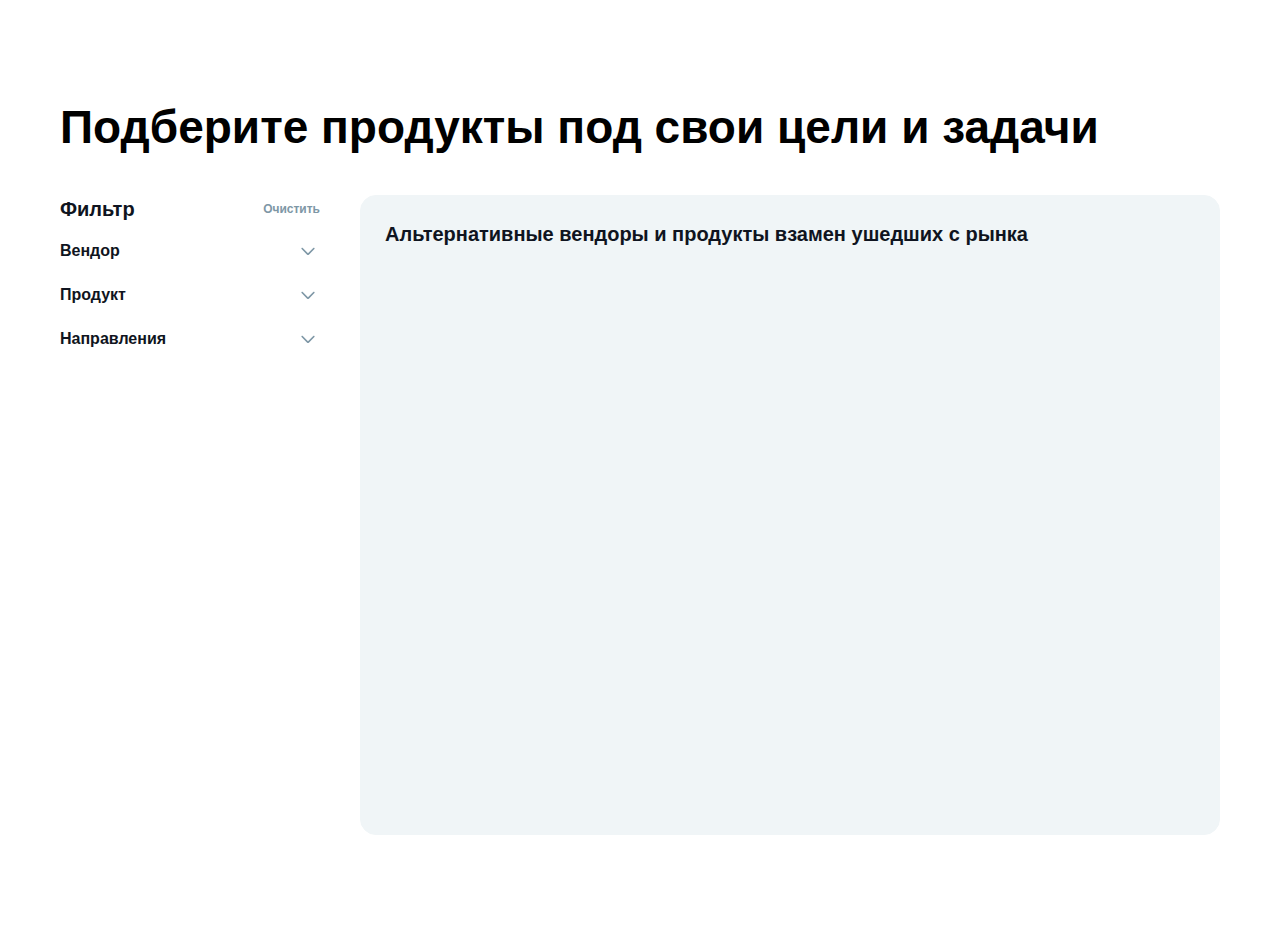
==== commit 928f86a9: "mobile adaptation" ====
--- a/index.html
+++ b/index.html
@@ -12,6 +12,354 @@
     <title>Document</title>
 </head>
 <body>
+
+<style>
+    #allrecords ul {
+        padding: 0;
+        margin: 0;
+    }
+    #allrecords a {
+        color: inherit;
+    }
+
+    * {
+        padding: 0;
+        margin: 0;
+        box-sizing: border-box;
+    }
+
+    body {
+        font-family: "ProximaNova", sans-serif;
+    }
+
+    body {
+        margin: 0;
+        padding: 0;
+        display: flex;
+        box-sizing: border-box;
+        flex-direction: column;
+        font-family: "Roboto Light", sans-serif;
+    }
+    body ::-webkit-scrollbar-thumb {
+        background: rgba(126, 151, 166, 0.5);
+        border-radius: 8px;
+    }
+    body ::-webkit-scrollbar {
+        width: 4px;
+        height: 5px;
+        background: rgba(0, 0, 0, 0);
+    }
+
+    h1, h2, h3, h4, a, p {
+        margin: 0;
+        padding: 0;
+    }
+
+    .wrapper {
+        padding: 100px 0;
+        width: 1160px;
+        margin: 0 auto;
+    }
+    .wrapper h2 {
+        font-size: 46px;
+        line-height: 120%;
+        margin-bottom: 40px;
+    }
+    .wrapper h3 {
+        font-weight: 600;
+        font-size: 20px;
+        line-height: 28px;
+        color: #0F1420;
+    }
+
+    .filter__body {
+        display: grid;
+        grid-template-columns: 260px 1fr;
+        grid-column-gap: 40px;
+    }
+    .filter .btn {
+        flex-direction: row;
+        justify-content: center;
+        align-items: center;
+        padding: 0 40px;
+        font-size: 16px;
+        gap: 10px;
+        height: 52px;
+        background: #FFFFFF;
+        border: 1px solid #0F1420;
+        border-radius: 16px;
+        font-weight: 800;
+        display: none;
+    }
+    .filter .form__title {
+        display: flex;
+        justify-content: space-between;
+        align-items: center;
+        margin-bottom: 16px;
+    }
+    .filter .form__title .btn-reset {
+        font-weight: 600;
+        font-family: inherit;
+        border: none;
+        background: transparent;
+        cursor: pointer;
+        font-size: 12px;
+        line-height: 18px;
+        color: #7E97A6;
+    }
+    .filter .widget {
+        overflow: hidden;
+    }
+    .filter .widget ~ .widget {
+        margin-top: 20px;
+    }
+    .filter .widget__title {
+        cursor: pointer;
+        display: flex;
+        justify-content: space-between;
+        align-items: center;
+        font-size: 16px;
+        line-height: 24px;
+        color: #0F1420;
+    }
+    .filter .widget__title h4 {
+        font-weight: 700;
+        font-size: 16px;
+        line-height: 150%;
+        color: #0F1420;
+    }
+    .filter .widget__body {
+        display: none;
+        flex-direction: column;
+        max-height: 256px;
+        overflow: auto;
+    }
+    .filter .widget__body label {
+        margin-top: 12px;
+        display: flex;
+        align-items: center;
+    }
+    .filter .widget__body label span {
+        margin-left: 8px;
+        font-weight: 600;
+        font-size: 12px;
+        line-height: 16px;
+        color: #0F1420;
+    }
+    .filter .widget__body .checkbox {
+        width: 16px;
+        height: 16px;
+        min-width: 16px;
+        background: #F0F5F7;
+        border: 2px solid rgba(126, 151, 166, 0.3);
+        border-radius: 4px;
+    }
+    .filter .widget__body .hidden-checkbox:checked ~ .checkbox {
+        background: #C70D45;
+    }
+    .filter .widget__body .hidden-checkbox:checked ~ .checkbox:before {
+        content: "";
+        background: url("mark.svg") no-repeat center;
+        display: block;
+        width: 16px;
+        height: 16px;
+    }
+    .filter .widget__body .hidden-checkbox {
+        position: absolute;
+        z-index: -1;
+        opacity: 0;
+    }
+    .filter .widget--opened .widget__title svg {
+        transform: rotate(180deg);
+    }
+    .filter .widget--opened .widget__body {
+        display: flex;
+    }
+    .filter__right {
+        background: #F0F5F7;
+        border: 1px solid #F0F5F7;
+        border-radius: 16px;
+        min-height: 640px;
+        max-height: 640px;
+        padding: 24px;
+        overflow-y: auto;
+    }
+    .filter__right h3 {
+        margin-bottom: 24px;
+    }
+    .filter .vendors-list {
+        display: flex;
+        flex-direction: column;
+    }
+    .filter .vendors-list__item {
+        background: #FFFFFF;
+        box-shadow: 0 10px 44px rgba(161, 181, 191, 0.2);
+        border-radius: 16px;
+        padding: 12px 24px;
+        border: 2px solid #FFFFFF;
+    }
+    .filter .vendors-list__item:not(:last-child) {
+        margin-bottom: 8px;
+    }
+    .filter .vendors-list__item b {
+        font-weight: 800;
+        font-size: 16px;
+        line-height: 28px;
+        color: #0F1420;
+    }
+    .filter .vendors-list__item ul {
+        text-decoration: none;
+        list-style: none;
+        margin: 10px 0 0;
+        padding: 0;
+        display: flex;
+        flex-direction: column;
+        flex-wrap: wrap;
+    }
+    .filter .vendors-list__item ul li {
+        font-weight: 700;
+        font-size: 16px;
+        line-height: 20px;
+        color: #7E97A6;
+    }
+    .filter .vendors-list__item ul li ~ li {
+        margin-top: 16px;
+    }
+    .filter .vendors-list__item:hover {
+        border: 2px solid #7E97A6;
+    }
+    .filter .vendors-list__body {
+        display: none;
+    }
+    .filter .vendors-list .vendors-list__item--opened .vendors-list__title svg {
+        transform: rotate(180deg);
+    }
+    .filter .vendors-list .vendors-list__item--opened .vendors-list__body {
+        display: block;
+    }
+    .filter .vendors-list__title {
+        display: flex;
+        cursor: pointer;
+        align-items: center;
+        justify-content: space-between;
+    }
+
+    @media (max-width: 1190px) {
+        .wrapper {
+            width: 940px;
+        }
+    }
+    @media (max-width: 960px) {
+        .wrapper {
+            width: 100%;
+            padding: 60px 40px;
+        }
+        .wrapper h2 {
+            font-size: 40px;
+            margin-bottom: 32px;
+        }
+
+        .filter__body {
+            grid-template-columns: 1fr;
+        }
+        .filter .show-filter-btn {
+            display: flex;
+            margin-bottom: 20px;
+        }
+        .filter .form {
+            display: none;
+            margin-bottom: 20px;
+            padding: 24px;
+            border: 1px solid #7E97A6;
+            border-radius: 16px;
+        }
+        .filter .form .widget-box {
+            display: grid;
+            grid-template-columns: 1fr 1fr 1fr;
+            grid-column-gap: 16px;
+        }
+        .filter .form .widget-box .widget {
+            margin-top: 0;
+            padding-right: 16px;
+        }
+        .filter .form .widget-box .widget:not(:last-child) {
+            border-right: 1px solid rgba(126, 151, 166, 0.5);
+        }
+        .filter .form .widget-box .widget__title svg {
+            display: none;
+        }
+        .filter .form .widget-box .widget__body {
+            display: flex;
+        }
+        .filter .form .hide-filter-btn {
+            margin-top: 6px;
+        }
+        .filter__right {
+            min-height: unset;
+        }
+
+        .filter--open .show-filter-btn {
+            display: none;
+        }
+        .filter--open .hide-filter-btn {
+            display: flex;
+        }
+        .filter--open .form {
+            display: block;
+        }
+    }
+    @media (max-width: 767px) {
+        .wrapper {
+            padding: 40px 10px;
+        }
+        .wrapper h2 {
+            font-size: 32px;
+        }
+
+        .filter .form .widget-box {
+            grid-template-columns: 1fr;
+        }
+        .filter .form .widget-box .widget {
+            padding-right: 0;
+            padding-bottom: 20px;
+        }
+        .filter .form .widget-box .widget:not(:last-child) {
+            margin-bottom: 16px;
+            border-right: none;
+            border-bottom: 1px solid rgba(126, 151, 166, 0.5);
+        }
+        .filter .form .widget-box .widget__body {
+            max-height: 148px;
+        }
+    }
+    @media (max-width: 543px) {
+        .filter__body .form .widget-box .widget__body {
+            max-height: 157px;
+        }
+    }
+    @media (max-width: 460px) {
+        .filter__body .form .widget-box .widget__body {
+            max-height: 175px;
+        }
+    }
+    @media (max-width: 480px) {
+        .wrapper h2 {
+            font-size: 24px;
+        }
+
+        .filter .btn {
+            width: 100%;
+        }
+    }
+    @media (max-width: 390px) {
+        .filter__body .form .widget-box .widget__body {
+            max-height: 190px;
+        }
+    }
+
+    /*# sourceMappingURL=main.css.map */
+
+</style>
 
 <div class="wrapper filter">
     <h2>Подберите продукты под свои цели и задачи</h2>
@@ -235,5 +583,148 @@
     </div>
 </div>
 
+<script>
+    /* Фильтр */
+
+    const myData = data.slice(0, 79);
+
+    const copy = [...myData]
+
+    render([])
+
+    function filterOr(oldList, item) {
+
+        return oldList.filter(function (value) {
+            let group = $(item).data('group')
+            let param = $(item).data('param')
+
+            if (value[group].includes(param)) {
+                return value;
+            }
+        });
+    }
+
+    function filterAnd(list1, list2) {
+
+        return list1.filter(function (item) {
+            return list2.includes(item)
+        });
+    }
+
+    function render(list) {
+        $('.vendors-list__item').remove()
+
+        if (list.length === 0) {
+            $('.vendors-list').append('<p class="empty-vendors">Настройте фильтры</p>')
+            return
+        }
+
+        $('.empty-vendors').remove()
+
+        let vendorsList = []
+
+        list.forEach(function (item) {
+            if (vendorsList[item['Вендор']] === undefined)
+                vendorsList[item['Вендор']] = []
+            vendorsList[item['Вендор']].push(item['Продукт'])
+        })
+
+        for(const [key, value] of Object.entries(vendorsList)) {
+            let elem = ''
+
+            value.forEach(function(item) {
+                elem += "<li><a>"+item+"</a></li>"
+            })
+
+            $('.vendors-list').append('<div class="vendors-list__item">' +
+                '<div class="vendors-list__title"> ' +
+                '<b>' + key + '</b> ' +
+                '<svg width="24" height="24" viewBox="0 0 24 24" fill="none" xmlns="http://www.w3.org/2000/svg"> ' +
+                '<path d="M12.0001 14.1549L17.2442 8.91081C17.5696 8.58537 18.0972 8.58537 18.4227 8.91081C18.7481 9.23624 18.7481 9.76388 18.4227 10.0893L12.884 15.628C12.3958 16.1162 11.6044 16.1162 11.1162 15.628L5.57749 10.0893C5.25206 9.76388 5.25206 9.23624 5.57749 8.91081C5.90293 8.58537 6.43057 8.58537 6.756 8.91081L12.0001 14.1549Z" fill="#7E97A6"/> ' +
+                '</svg> ' +
+                '</div> ' +
+                '<div class="vendors-list__body"> ' +
+                '<ul class="products-list">' +
+                elem +
+                '</ul> ' +
+                '</div> ' +
+                '</div>')
+        }
+
+        $('.vendors-list__title').on('click', function () {
+            $(this).closest('.vendors-list__item').toggleClass('vendors-list__item--opened')
+        })
+    }
+
+    $('input').on('change', function () {
+
+        let checkedInputCount = 0;
+
+        let filteredList = []
+
+        $('.widget').each(function () {
+
+            let widgetList = []
+
+            let inputs = $(this).find('input:checked')
+
+            inputs.each(function (i, item) {
+
+                checkedInputCount += 1;
+
+                let newList = filterOr(copy, item)
+
+                widgetList = widgetList.concat(newList)
+
+                widgetList = [...new Set(widgetList)]
+            })
+
+            if (widgetList.length > 0)
+                filteredList.push(widgetList)
+        })
+
+        let newList = []
+
+        if (filteredList.length > 1) {
+            filteredList.forEach(function (value, index) {
+                if (index > 0) {
+                    filteredList[index - 1] = filterAnd(filteredList[index - 1], value)
+                }
+
+                if (filteredList.length - 1 === index) {
+                    newList = filteredList[index - 1]
+                }
+            })
+        } else {
+            if (checkedInputCount === 0) {
+                newList = copy
+            } else {
+                newList = filteredList[0]
+            }
+        }
+
+        render(newList)
+    })
+
+    $('.btn-reset').on('click', function () {
+        render([])
+    })
+
+    /* // Фильтр */
+
+    $('.widget__title').on('click', function () {
+        $(this).closest($('.widget')).toggleClass('widget--opened');
+    })
+
+    $('.show-filter-btn').on('click', function () {
+        $('.filter').addClass('filter--open')
+    })
+    $('.hide-filter-btn').on('click', function (e) {
+        e.preventDefault()
+        $('.filter').removeClass('filter--open')
+    })
+
+</script>
+
 </body>
 </html>--- a/main.css
+++ b/main.css
@@ -66,6 +66,7 @@
   justify-content: center;
   align-items: center;
   padding: 0 40px;
+  font-size: 16px;
   gap: 10px;
   height: 52px;
   background: #FFFFFF;
@@ -114,7 +115,7 @@
 .filter .widget__body {
   display: none;
   flex-direction: column;
-  max-height: 224px;
+  max-height: 256px;
   overflow: auto;
 }
 .filter .widget__body label {
@@ -311,6 +312,33 @@
     border-right: none;
     border-bottom: 1px solid rgba(126, 151, 166, 0.5);
   }
+  .filter .form .widget-box .widget__body {
+    max-height: 148px;
+  }
+}
+@media (max-width: 543px) {
+  .filter__body .form .widget-box .widget__body {
+    max-height: 157px;
+  }
+}
+@media (max-width: 460px) {
+  .filter__body .form .widget-box .widget__body {
+    max-height: 175px;
+  }
+}
+@media (max-width: 480px) {
+  .wrapper h2 {
+    font-size: 24px;
+  }
+
+  .filter .btn {
+    width: 100%;
+  }
+}
+@media (max-width: 390px) {
+  .filter__body .form .widget-box .widget__body {
+    max-height: 190px;
+  }
 }
 
 /*# sourceMappingURL=main.css.map */
